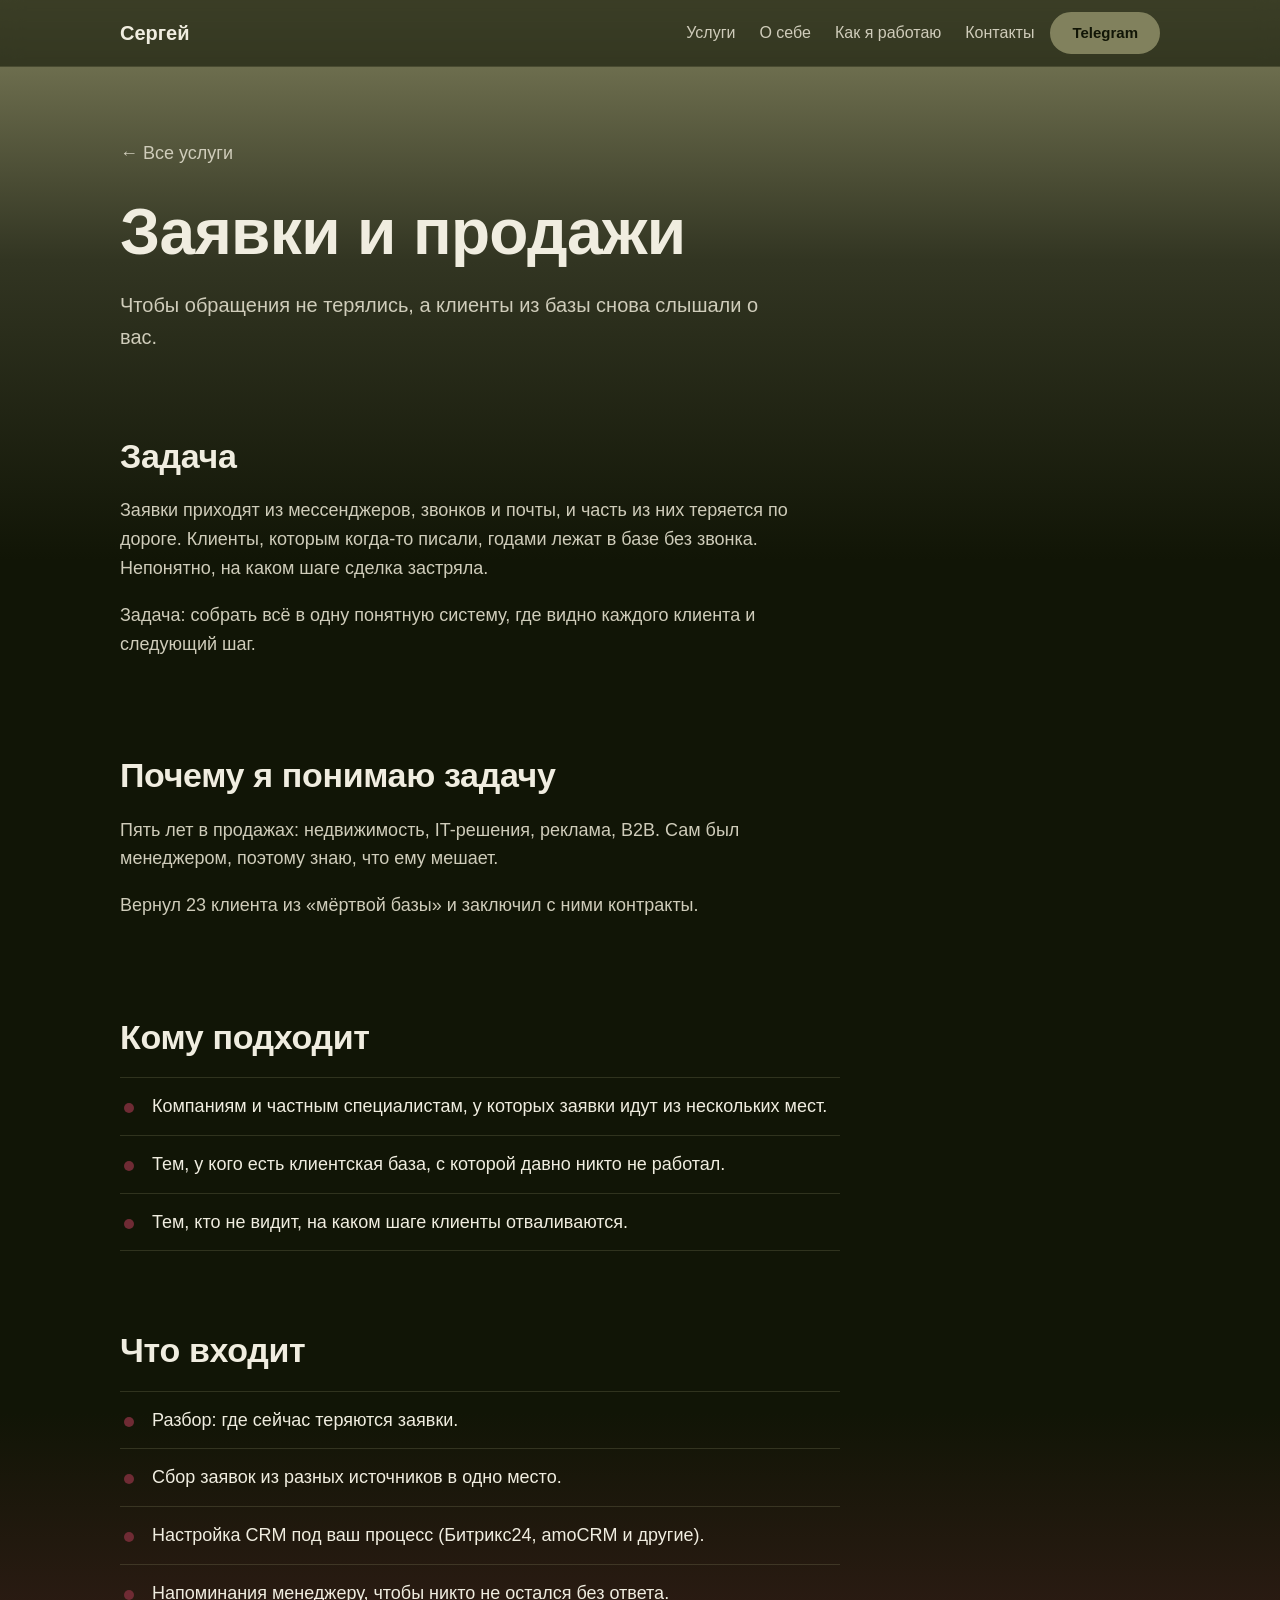
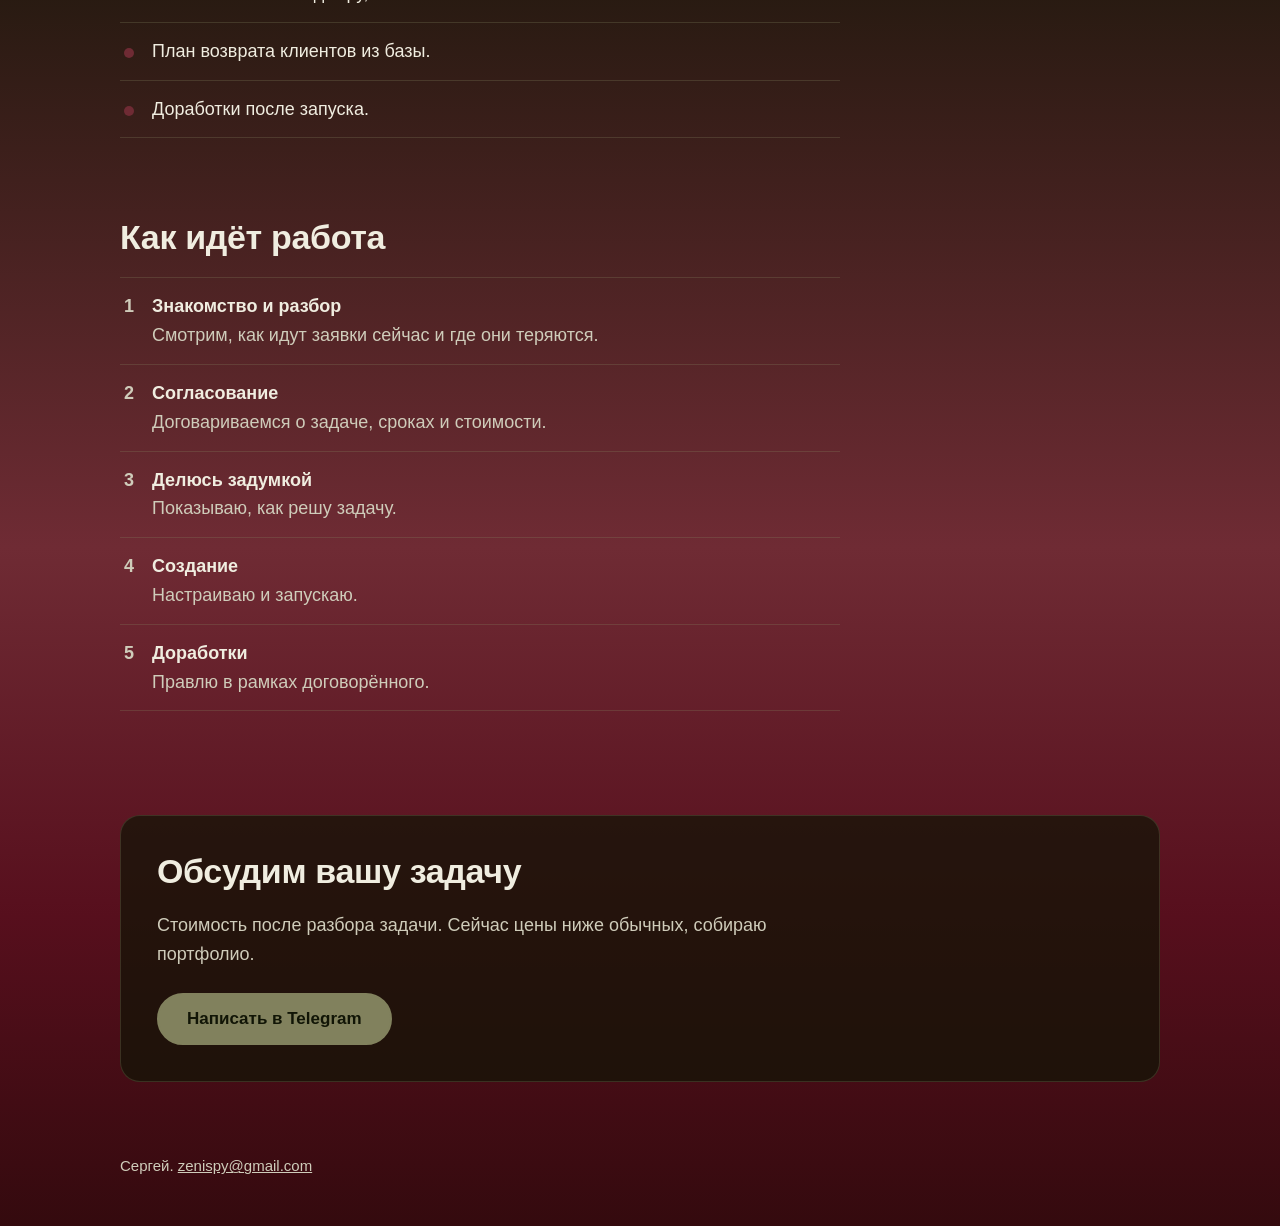
==== services/zayavki-i-prodazhi.html @ eb5633f1 "Первая версия сайта" ====
<!DOCTYPE html>
<!-- ШАБЛОН СТРАНИЦЫ УСЛУГИ.
     Чтобы сделать новую услугу: скопируй файл, поменяй title, description,
     заголовок и тексты в пяти блоках. Структура и стили остаются теми же.
     Все тексты ниже: ЧЕРНОВИК, правит Сергей. -->
<html lang="ru">
<head>
  <meta charset="utf-8">
  <meta name="viewport" content="width=device-width, initial-scale=1">
  <title>Заявки и продажи | Сергей</title>
  <meta name="description" content="Навожу порядок в заявках и продажах: чтобы обращения не терялись, а клиенты из базы возвращались. Пишите в Telegram.">
  <meta name="theme-color" content="#111506">
  <link rel="icon" href="../favicon.svg" type="image/svg+xml">
  <link rel="stylesheet" href="../css/base.css">
  <link rel="stylesheet" href="../css/pages.css">
</head>
<body>

  <header class="site-header">
    <div class="container header-inner">
      <a class="brand" href="../index.html">Сергей</a>
      <nav class="nav" aria-label="Разделы сайта">
        <a href="../index.html#uslugi">Услуги</a>
        <a href="../index.html#o-sebe">О себе</a>
        <a href="../index.html#kak-ya-rabotayu">Как я работаю</a>
        <a href="../index.html#kontakty">Контакты</a>
      </nav>
      <a class="btn btn-small" href="https://t.me/zenispy">Telegram</a>
    </div>
  </header>

  <main>

    <section class="service-hero">
      <div class="container">
        <a class="back-link" href="../index.html#uslugi">← Все услуги</a>
        <h1>Заявки и продажи</h1>
        <p class="service-lead">Чтобы обращения не терялись, а клиенты из базы снова слышали о вас.</p>
      </div>
    </section>

    <!-- 1. Задача -->
    <section class="service-block">
      <div class="container">
        <h2>Задача</h2>
        <p>Заявки приходят из мессенджеров, звонков и почты, и часть из них теряется по дороге. Клиенты, которым когда-то писали, годами лежат в базе без звонка. Непонятно, на каком шаге сделка застряла.</p>
        <p>Задача: собрать всё в одну понятную систему, где видно каждого клиента и следующий шаг.</p>
      </div>
    </section>

    <!-- Почему я понимаю задачу (только факты из about.txt) -->
    <section class="service-block">
      <div class="container">
        <h2>Почему я понимаю задачу</h2>
        <p>Пять лет в продажах: недвижимость, IT-решения, реклама, B2B. Сам был менеджером, поэтому знаю, что ему мешает.</p>
        <p>Вернул 23 клиента из «мёртвой базы» и заключил с ними контракты.</p>
      </div>
    </section>

    <!-- 2. Кому подходит -->
    <section class="service-block">
      <div class="container">
        <h2>Кому подходит</h2>
        <ul class="check-list">
          <li>Компаниям и частным специалистам, у которых заявки идут из нескольких мест.</li>
          <li>Тем, у кого есть клиентская база, с которой давно никто не работал.</li>
          <li>Тем, кто не видит, на каком шаге клиенты отваливаются.</li>
        </ul>
      </div>
    </section>

    <!-- 3. Что входит -->
    <section class="service-block">
      <div class="container">
        <h2>Что входит</h2>
        <ul class="check-list">
          <li>Разбор: где сейчас теряются заявки.</li>
          <li>Сбор заявок из разных источников в одно место.</li>
          <li>Настройка CRM под ваш процесс (Битрикс24, amoCRM и другие).</li>
          <li>Напоминания менеджеру, чтобы никто не остался без ответа.</li>
          <li>План возврата клиентов из базы.</li>
          <li>Доработки после запуска.</li>
        </ul>
      </div>
    </section>

    <!-- 4. Как идёт работа -->
    <section class="service-block">
      <div class="container">
        <h2>Как идёт работа</h2>
        <ol class="work-list">
          <li><strong>Знакомство и разбор</strong><span>Смотрим, как идут заявки сейчас и где они теряются.</span></li>
          <li><strong>Согласование</strong><span>Договариваемся о задаче, сроках и стоимости.</span></li>
          <li><strong>Делюсь задумкой</strong><span>Показываю, как решу задачу.</span></li>
          <li><strong>Создание</strong><span>Настраиваю и запускаю.</span></li>
          <li><strong>Доработки</strong><span>Правлю в рамках договорённого.</span></li>
        </ol>
      </div>
    </section>

    <!-- 5. Кнопка Telegram и цена -->
    <section class="service-block">
      <div class="container">
        <div class="cta">
          <h2>Обсудим вашу задачу</h2>
          <p>Стоимость после разбора задачи. Сейчас цены ниже обычных, собираю портфолио.</p>
          <a class="btn" href="https://t.me/zenispy">Написать в Telegram</a>
        </div>
      </div>
    </section>

  </main>

  <footer class="site-footer">
    <div class="container">Сергей. <a href="mailto:zenispy@gmail.com">zenispy@gmail.com</a></div>
  </footer>

</body>
</html>
---- css/base.css ----
/* Основа: палитра, градиент, типографика, кнопки, шапка */

:root {
  /* Палитра со скриншота */
  --olive: #81815D;
  --olive-dark: #323522;
  --black: #111506;
  --wine: #570F1D;
  --wine-light: #6F2B34;
  --wine-dark: #340A0E;

  /* Текст */
  --text: #F0EDE0;
  --text-muted: #CFCCBA;

  /* Подложки под текст: всегда тёмные, чтобы светлый текст читался */
  --panel: rgba(17, 21, 6, 0.72);
  --panel-line: rgba(129, 129, 93, 0.28);

  --radius: 20px;
  --gutter: 20px;
  --max: 1080px;
}

*,
*::before,
*::after {
  box-sizing: border-box;
}

html {
  scroll-behavior: smooth;
  background: var(--wine-dark);
}

body {
  margin: 0;
  min-height: 100vh;
  font-family: -apple-system, BlinkMacSystemFont, "Segoe UI", Roboto, "Helvetica Neue", Arial, sans-serif;
  font-size: 18px;
  line-height: 1.6;
  color: var(--text);
  /* Олива сверху, почти чёрный в середине, бордо внизу.
     Олива занимает только верхний край под шапкой, там текст на тёмной подложке. */
  background-color: var(--black);
  background-image: linear-gradient(
    180deg,
    var(--olive) 0,
    var(--olive-dark) 260px,
    var(--black) 560px,
    var(--black) 50%,
    var(--wine-light) 76%,
    var(--wine) 89%,
    var(--wine-dark) 100%
  );
  background-repeat: no-repeat;
  -webkit-text-size-adjust: 100%;
}

img,
svg {
  max-width: 100%;
  display: block;
}

a {
  color: inherit;
}

h1,
h2,
h3 {
  margin: 0;
  line-height: 1.15;
  font-weight: 700;
  letter-spacing: -0.01em;
}

p {
  margin: 0 0 1em;
}

.container {
  width: 100%;
  max-width: var(--max);
  margin: 0 auto;
  padding: 0 var(--gutter);
}

section {
  padding: 72px 0;
  scroll-margin-top: 90px;
}

.section-title {
  font-size: clamp(30px, 5vw, 44px);
}

/* Кнопки: акцентный цвет только здесь */
.btn {
  display: inline-block;
  padding: 14px 28px;
  border-radius: 999px;
  background: var(--olive);
  color: var(--black);
  font-weight: 700;
  font-size: 17px;
  line-height: 1.2;
  text-decoration: none;
  border: 2px solid var(--olive);
  transition: transform 0.15s ease, filter 0.15s ease;
}

.btn:hover,
.btn:focus-visible {
  filter: brightness(1.1);
  transform: translateY(-1px);
}

.btn-small {
  padding: 10px 20px;
  font-size: 15px;
}

.btn-ghost {
  background: transparent;
  color: var(--text);
  border-color: var(--panel-line);
}

.btn-ghost:hover,
.btn-ghost:focus-visible {
  border-color: var(--text-muted);
  filter: none;
}

a:focus-visible,
.btn:focus-visible {
  outline: 3px solid var(--text);
  outline-offset: 3px;
}

/* Шапка */
.site-header {
  position: sticky;
  top: 0;
  z-index: 10;
  background: rgba(17, 21, 6, 0.62);
  -webkit-backdrop-filter: blur(10px);
  backdrop-filter: blur(10px);
  border-bottom: 1px solid var(--panel-line);
}

.header-inner {
  display: flex;
  align-items: center;
  justify-content: space-between;
  gap: 16px;
  padding-top: 12px;
  padding-bottom: 12px;
}

.brand {
  font-weight: 700;
  font-size: 20px;
  text-decoration: none;
}

.nav {
  display: flex;
  gap: 24px;
  margin-left: auto;
}

.nav a {
  text-decoration: none;
  color: var(--text-muted);
  font-size: 16px;
}

.nav a:hover {
  color: var(--text);
}

@media (max-width: 760px) {
  body {
    font-size: 17px;
  }

  section {
    padding: 52px 0;
  }

  .header-inner {
    flex-wrap: wrap;
  }

  /* На телефоне ссылки уходят второй строкой и листаются вбок */
  .nav {
    order: 3;
    width: 100%;
    margin-left: 0;
    gap: 20px;
    overflow-x: auto;
    white-space: nowrap;
    padding-bottom: 2px;
  }
}
---- css/pages.css ----
/* Стили главной и страницы услуги */

/* Первый экран */
.hero {
  padding: 96px 0 72px;
}

.hero h1 {
  font-size: clamp(38px, 8vw, 76px);
  line-height: 1.08;
  max-width: 14em;
}

.hero h1 span {
  display: block;
}

.hero-sub {
  max-width: 34em;
  margin-top: 28px;
  font-size: 20px;
  color: var(--text-muted);
}

.hero-actions {
  display: flex;
  flex-wrap: wrap;
  gap: 14px;
  margin-top: 36px;
}

/* Карточки услуг */
.price-note {
  max-width: 40em;
  margin-top: 16px;
  color: var(--text-muted);
}

.cards {
  display: grid;
  grid-template-columns: repeat(2, 1fr);
  gap: 20px;
  margin-top: 40px;
}

.card {
  display: flex;
  flex-direction: column;
  gap: 12px;
  padding: 28px;
  background: var(--panel);
  border: 1px solid var(--panel-line);
  border-radius: var(--radius);
  text-decoration: none;
  transition: border-color 0.15s ease, background 0.15s ease;
}

a.card:hover,
a.card:focus-visible {
  border-color: var(--olive);
  background: rgba(50, 53, 34, 0.82);
}

.card h3 {
  font-size: 24px;
}

.card p {
  margin: 0;
  color: var(--text-muted);
}

.card-link {
  margin-top: auto;
  padding-top: 8px;
  font-weight: 700;
}

/* О себе: заголовок слева, текст справа */
.about {
  display: grid;
  grid-template-columns: 1fr 2fr;
  gap: 40px;
}

.about-text {
  font-size: 20px;
}

.stats {
  display: grid;
  grid-template-columns: repeat(3, 1fr);
  gap: 16px;
  margin: 36px 0;
}

.stat {
  padding: 20px;
  background: var(--panel);
  border: 1px solid var(--panel-line);
  border-radius: var(--radius);
}

.stat-num {
  display: block;
  font-size: 24px;
  font-weight: 700;
  line-height: 1.2;
  margin-bottom: 10px;
}

.stat-label {
  display: block;
  font-size: 15px;
  line-height: 1.4;
  color: var(--text-muted);
}

.about-facts {
  margin: 0;
  padding: 0;
  list-style: none;
  font-size: 17px;
  color: var(--text-muted);
}

.about-facts li {
  padding: 12px 0;
  border-top: 1px solid var(--panel-line);
}

.about-facts li:last-child {
  border-bottom: 1px solid var(--panel-line);
}

/* Как я работаю: текст и карточка чередуются слева и справа */
.steps {
  margin: 48px 0 0;
  padding: 0;
  list-style: none;
  display: grid;
  gap: 28px;
}

.step {
  display: grid;
  grid-template-columns: 1fr 1fr;
  gap: 28px;
  align-items: center;
}

.step:nth-child(even) .step-text {
  order: 2;
}

.step-num {
  display: block;
  margin-bottom: 8px;
  font-size: 15px;
  font-weight: 700;
  letter-spacing: 0.08em;
  color: var(--text-muted);
}

.step h3 {
  font-size: 28px;
  margin-bottom: 12px;
}

.step-text p {
  margin: 0;
  color: var(--text-muted);
}

.step-card {
  padding: 24px 28px;
  background: var(--panel);
  border: 1px solid var(--panel-line);
  border-left: 4px solid var(--wine-light);
  border-radius: var(--radius);
}

.step-card small {
  display: block;
  margin-bottom: 6px;
  font-size: 14px;
  color: var(--text-muted);
}

.step-card p {
  margin: 0;
  font-size: 19px;
}

/* Контакты */
.contacts {
  text-align: left;
}

.contacts-box {
  margin-top: 32px;
  padding: 36px;
  background: var(--panel);
  border: 1px solid var(--panel-line);
  border-radius: var(--radius);
}

.contacts-list {
  display: flex;
  flex-wrap: wrap;
  align-items: center;
  gap: 20px 32px;
  margin-top: 24px;
}

.contacts-list a:not(.btn) {
  font-size: 20px;
}

.site-footer {
  padding: 32px 0 48px;
  font-size: 15px;
  color: var(--text-muted);
}

/* Страница услуги */
.service-hero {
  padding: 72px 0 24px;
}

.back-link {
  display: inline-block;
  margin-bottom: 28px;
  color: var(--text-muted);
  text-decoration: none;
}

.back-link:hover {
  color: var(--text);
}

.service-hero h1 {
  font-size: clamp(36px, 7vw, 64px);
}

.service-lead {
  max-width: 34em;
  margin-top: 20px;
  font-size: 20px;
  color: var(--text-muted);
}

.service-block {
  padding: 40px 0;
}

.service-block h2 {
  font-size: clamp(26px, 4vw, 34px);
  margin-bottom: 20px;
}

.service-block p {
  max-width: 40em;
  color: var(--text-muted);
}

.check-list,
.work-list {
  margin: 0;
  padding: 0;
  list-style: none;
  max-width: 40em;
}

.check-list li,
.work-list li {
  padding: 14px 0 14px 32px;
  position: relative;
  border-top: 1px solid var(--panel-line);
}

.check-list li:last-child,
.work-list li:last-child {
  border-bottom: 1px solid var(--panel-line);
}

.check-list li::before {
  content: "";
  position: absolute;
  left: 4px;
  top: 25px;
  width: 10px;
  height: 10px;
  border-radius: 50%;
  background: var(--wine-light);
}

.work-list {
  counter-reset: work;
}

.work-list li::before {
  counter-increment: work;
  content: counter(work);
  position: absolute;
  left: 4px;
  top: 14px;
  font-weight: 700;
  color: var(--text-muted);
}

.work-list strong {
  display: block;
}

.work-list span {
  color: var(--text-muted);
}

.cta {
  margin-top: 24px;
  padding: 36px;
  background: var(--panel);
  border: 1px solid var(--panel-line);
  border-radius: var(--radius);
}

.cta h2 {
  font-size: clamp(26px, 4vw, 34px);
}

.cta p {
  margin: 16px 0 24px;
  max-width: 36em;
  color: var(--text-muted);
}

/* Планшет и телефон */
@media (max-width: 760px) {
  .hero {
    padding: 64px 0 48px;
  }

  .hero-sub,
  .service-lead,
  .about-text {
    font-size: 18px;
  }

  .cards {
    grid-template-columns: 1fr;
  }

  .about {
    grid-template-columns: 1fr;
    gap: 20px;
  }

  .stats {
    grid-template-columns: 1fr;
    margin: 28px 0;
  }

  .step {
    grid-template-columns: 1fr;
    gap: 16px;
  }

  .step:nth-child(even) .step-text {
    order: 0;
  }

  .contacts-box,
  .cta {
    padding: 24px;
  }

  .hero-actions .btn,
  .contacts-list .btn,
  .cta .btn {
    width: 100%;
    text-align: center;
  }
}
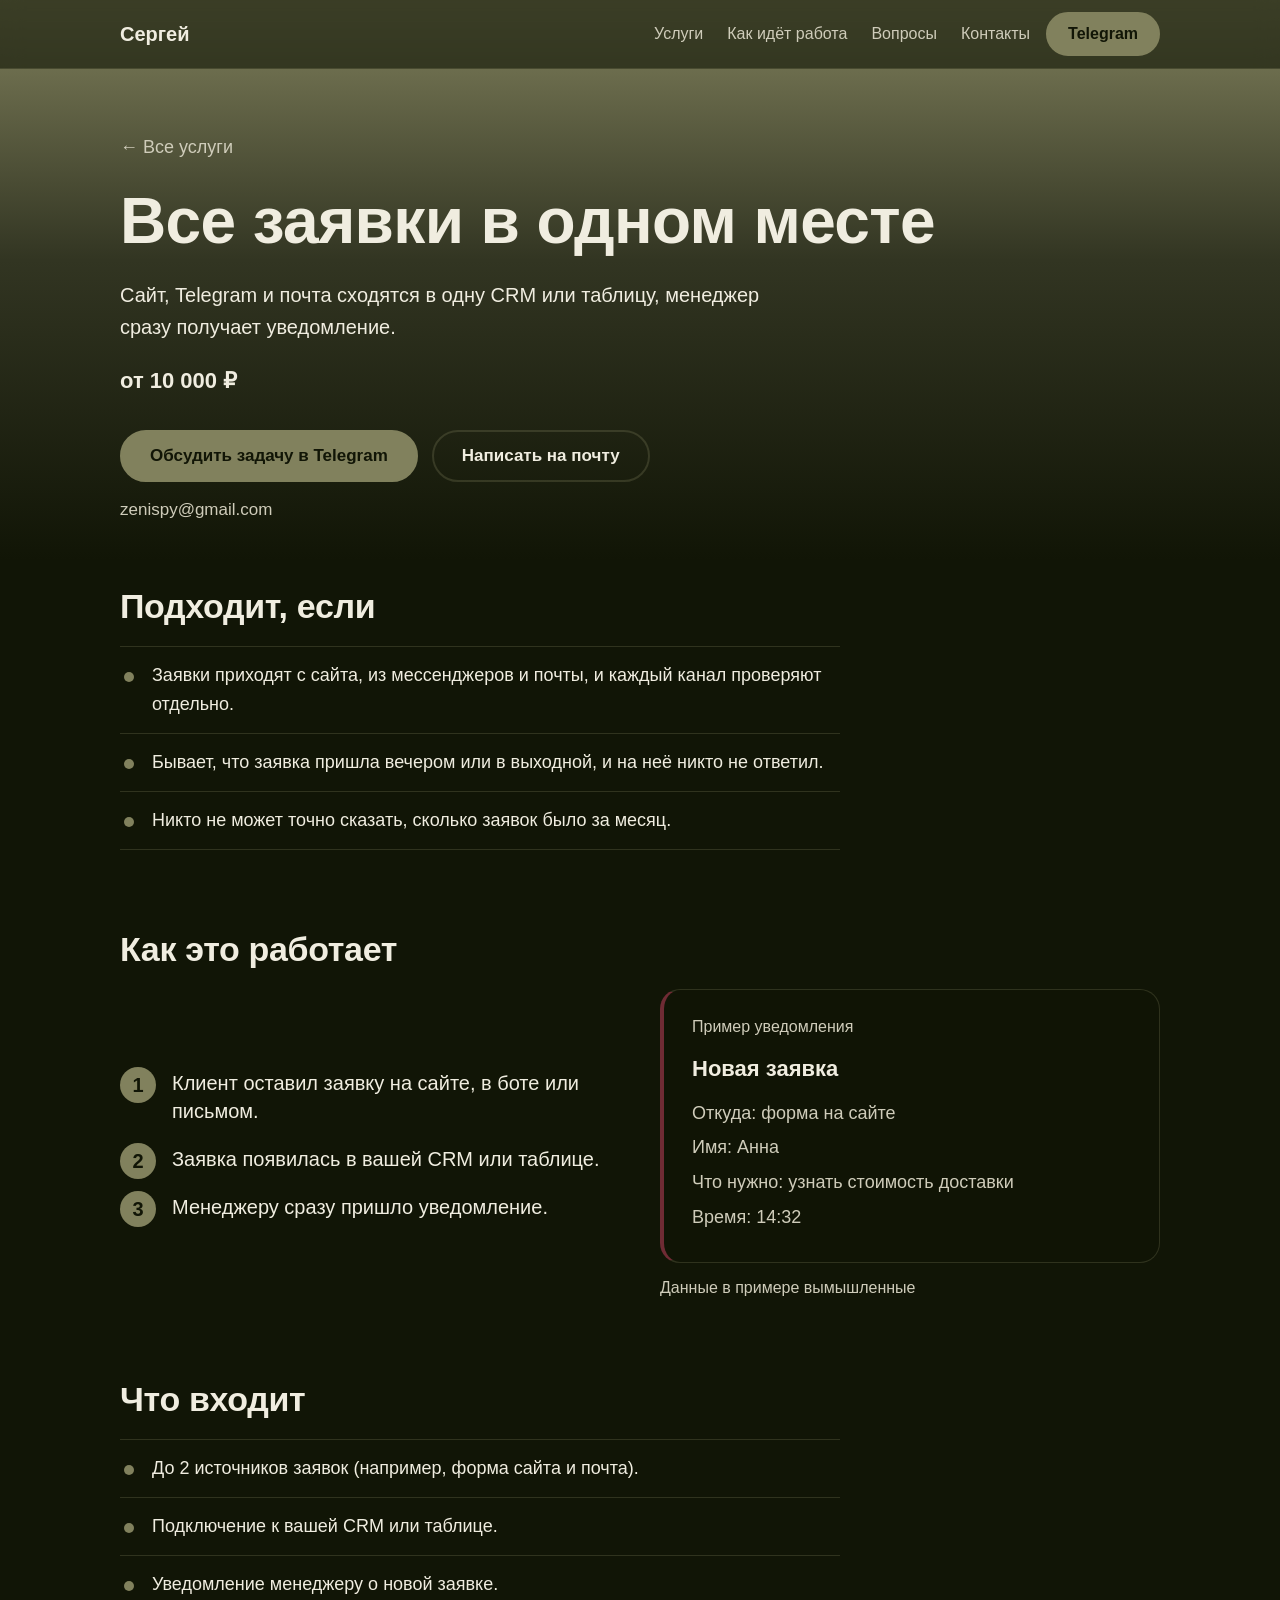
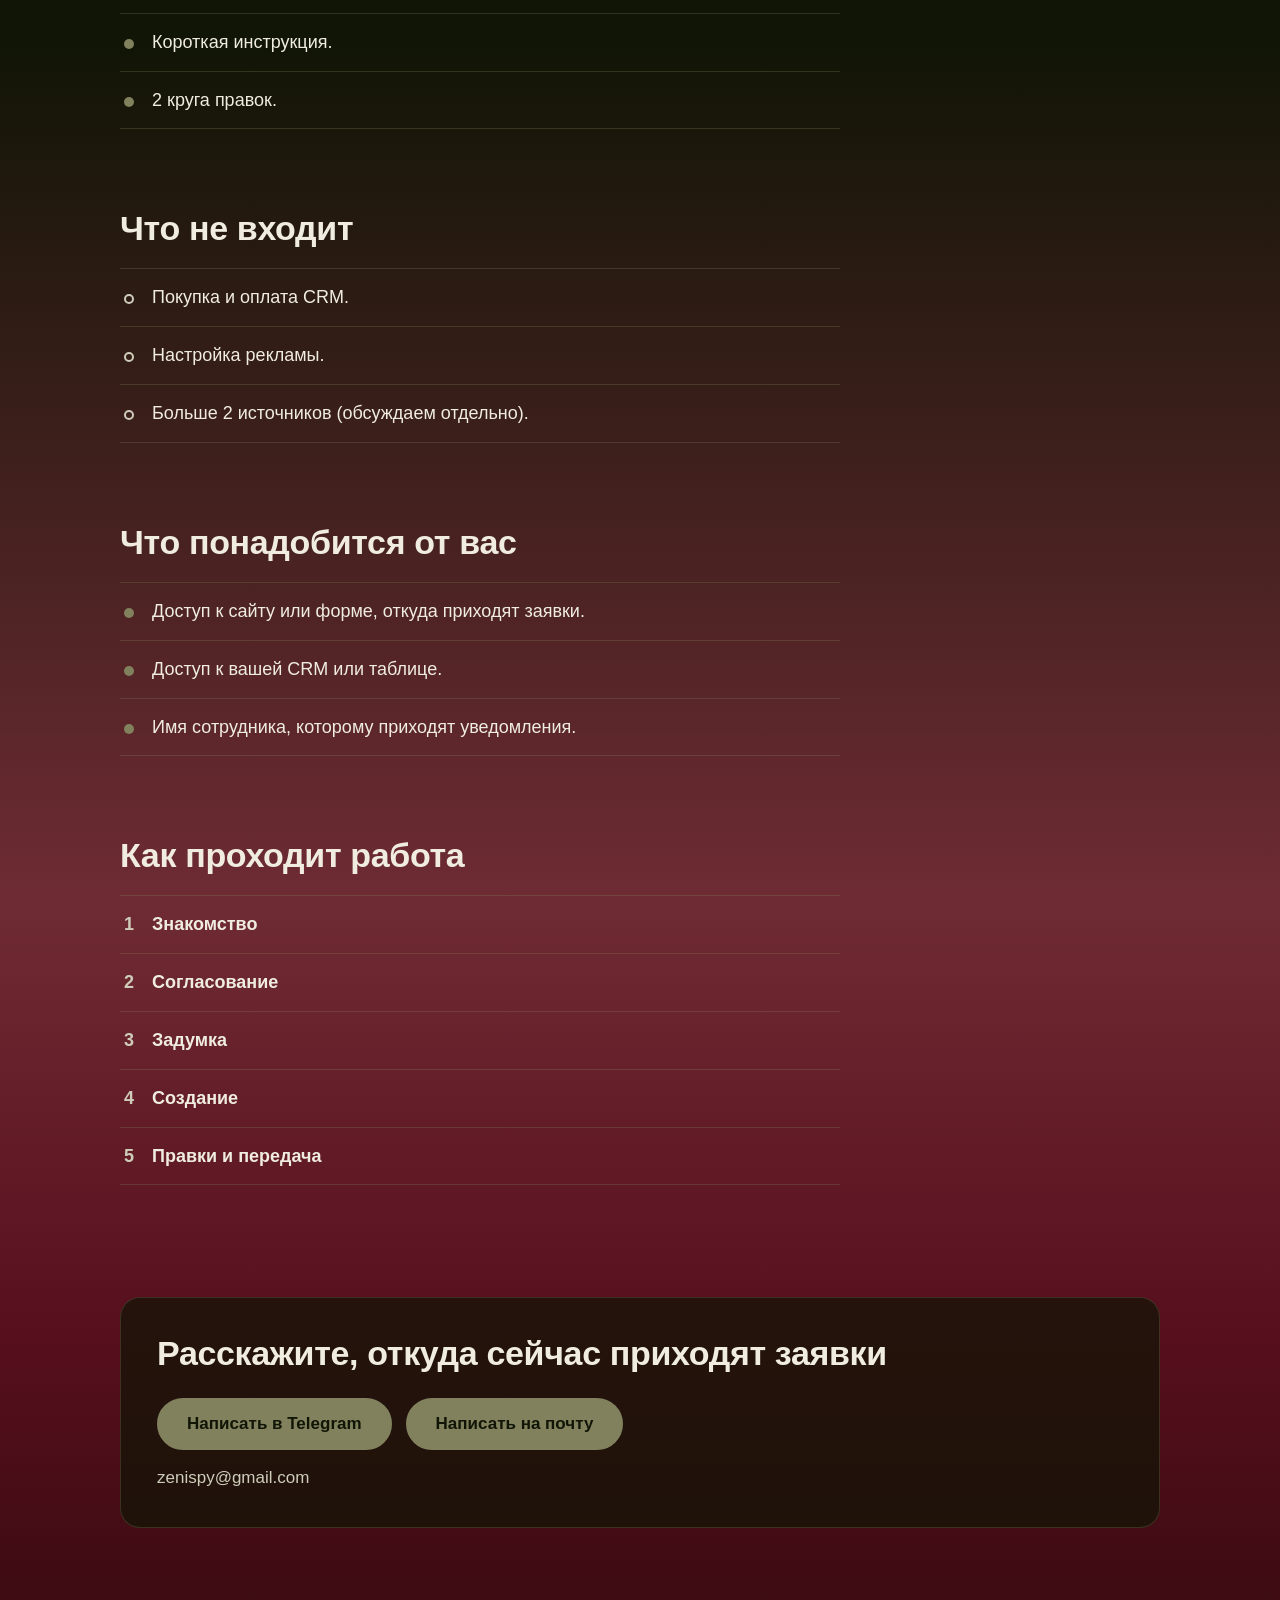
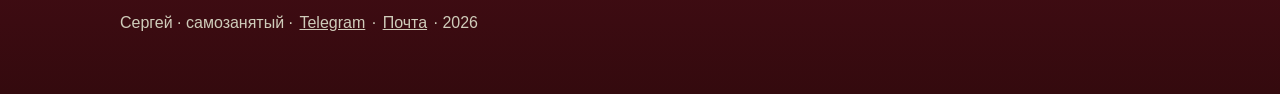
==== commit f2ab9320: "Обновление сайта по ТЗ: услуги, цены, FAQ, контакты" ====
--- a/services/zayavki-i-prodazhi.html
+++ b/services/zayavki-i-prodazhi.html
@@ -1,18 +1,21 @@
 <!DOCTYPE html>
-<!-- ШАБЛОН СТРАНИЦЫ УСЛУГИ.
-     Чтобы сделать новую услугу: скопируй файл, поменяй title, description,
-     заголовок и тексты в пяти блоках. Структура и стили остаются теми же.
-     Все тексты ниже: ЧЕРНОВИК, правит Сергей. -->
+<!-- ШАБЛОН СТРАНИЦЫ УСЛУГИ. Новая услуга: скопируй файл, поменяй title, description, og-теги и тексты блоков.
+     Шапка, подвал и плавающая кнопка остаются теми же. -->
 <html lang="ru">
 <head>
   <meta charset="utf-8">
   <meta name="viewport" content="width=device-width, initial-scale=1">
-  <title>Заявки и продажи | Сергей</title>
-  <meta name="description" content="Навожу порядок в заявках и продажах: чтобы обращения не терялись, а клиенты из базы возвращались. Пишите в Telegram.">
+  <title>Все заявки в одной CRM или таблице | Сергей</title>
+  <meta name="description" content="Заявки с сайта, из Telegram и почты в одной CRM или таблице, менеджер сразу получает уведомление. От 10&nbsp;000&nbsp;₽. Напишите в Telegram или на почту.">
+  <meta property="og:title" content="Все заявки в одной CRM или таблице | Сергей">
+  <meta property="og:description" content="Заявки с сайта, из Telegram и почты в одной CRM или таблице, менеджер сразу получает уведомление. От 10&nbsp;000&nbsp;₽. Напишите в Telegram или на почту.">
+  <meta property="og:type" content="website">
+  <meta property="og:locale" content="ru_RU">
   <meta name="theme-color" content="#111506">
   <link rel="icon" href="../favicon.svg" type="image/svg+xml">
   <link rel="stylesheet" href="../css/base.css">
   <link rel="stylesheet" href="../css/pages.css">
+  <script src="../js/float-button.js" defer></script>
 </head>
 <body>
 
@@ -21,90 +24,122 @@
       <a class="brand" href="../index.html">Сергей</a>
       <nav class="nav" aria-label="Разделы сайта">
         <a href="../index.html#uslugi">Услуги</a>
-        <a href="../index.html#o-sebe">О себе</a>
-        <a href="../index.html#kak-ya-rabotayu">Как я работаю</a>
+        <a href="../index.html#kak-idet-rabota">Как идёт работа</a>
+        <a href="../index.html#voprosy">Вопросы</a>
         <a href="../index.html#kontakty">Контакты</a>
       </nav>
-      <a class="btn btn-small" href="https://t.me/zenispy">Telegram</a>
+      <a class="btn btn-small js-contact" data-place="service-header" href="https://t.me/zenispy">Telegram</a>
     </div>
   </header>
 
   <main>
 
-    <section class="service-hero">
+    <section class="service-hero" data-hide-float>
       <div class="container">
         <a class="back-link" href="../index.html#uslugi">← Все услуги</a>
-        <h1>Заявки и продажи</h1>
-        <p class="service-lead">Чтобы обращения не терялись, а клиенты из базы снова слышали о вас.</p>
+        <h1>Все заявки в одном месте</h1>
+        <p class="service-lead">Сайт, Telegram и почта сходятся в одну CRM или таблицу, менеджер сразу получает уведомление.</p>
+        <p class="service-price">от&nbsp;10&nbsp;000&nbsp;₽</p>
+        <div class="hero-actions">
+          <a class="btn js-contact" data-place="service-hero" href="https://t.me/zenispy">Обсудить задачу в Telegram</a>
+          <a class="btn btn-ghost js-contact" data-place="service-hero-mail" href="mailto:zenispy@gmail.com">Написать на почту</a>
+        </div>
+        <p class="contacts-address hero-address">zenispy@gmail.com</p>
       </div>
     </section>
 
-    <!-- 1. Задача -->
     <section class="service-block">
       <div class="container">
-        <h2>Задача</h2>
-        <p>Заявки приходят из мессенджеров, звонков и почты, и часть из них теряется по дороге. Клиенты, которым когда-то писали, годами лежат в базе без звонка. Непонятно, на каком шаге сделка застряла.</p>
-        <p>Задача: собрать всё в одну понятную систему, где видно каждого клиента и следующий шаг.</p>
-      </div>
-    </section>
-
-    <!-- Почему я понимаю задачу (только факты из about.txt) -->
-    <section class="service-block">
-      <div class="container">
-        <h2>Почему я понимаю задачу</h2>
-        <p>Пять лет в продажах: недвижимость, IT-решения, реклама, B2B. Сам был менеджером, поэтому знаю, что ему мешает.</p>
-        <p>Вернул 23 клиента из «мёртвой базы» и заключил с ними контракты.</p>
-      </div>
-    </section>
-
-    <!-- 2. Кому подходит -->
-    <section class="service-block">
-      <div class="container">
-        <h2>Кому подходит</h2>
+        <h2>Подходит, если</h2>
         <ul class="check-list">
-          <li>Компаниям и частным специалистам, у которых заявки идут из нескольких мест.</li>
-          <li>Тем, у кого есть клиентская база, с которой давно никто не работал.</li>
-          <li>Тем, кто не видит, на каком шаге клиенты отваливаются.</li>
+          <li>Заявки приходят с сайта, из мессенджеров и почты, и каждый канал проверяют отдельно.</li>
+          <li>Бывает, что заявка пришла вечером или в выходной, и на неё никто не ответил.</li>
+          <li>Никто не может точно сказать, сколько заявок было за месяц.</li>
         </ul>
       </div>
     </section>
 
-    <!-- 3. Что входит -->
+    <section class="service-block">
+      <div class="container">
+        <h2>Как это работает</h2>
+        <div class="flow">
+          <ol class="flow-steps">
+            <li>Клиент оставил заявку на сайте, в боте или письмом.</li>
+            <li>Заявка появилась в вашей CRM или таблице.</li>
+            <li>Менеджеру сразу пришло уведомление.</li>
+          </ol>
+          <figure class="notice-wrap">
+            <div class="notice">
+              <span class="notice-tag">Пример уведомления</span>
+              <strong class="notice-title">Новая заявка</strong>
+              <p><span>Откуда:</span> форма на сайте</p>
+              <p><span>Имя:</span> Анна</p>
+              <p><span>Что нужно:</span> узнать стоимость доставки</p>
+              <p><span>Время:</span> 14:32</p>
+            </div>
+            <figcaption>Данные в примере вымышленные</figcaption>
+          </figure>
+        </div>
+      </div>
+    </section>
+
     <section class="service-block">
       <div class="container">
         <h2>Что входит</h2>
         <ul class="check-list">
-          <li>Разбор: где сейчас теряются заявки.</li>
-          <li>Сбор заявок из разных источников в одно место.</li>
-          <li>Настройка CRM под ваш процесс (Битрикс24, amoCRM и другие).</li>
-          <li>Напоминания менеджеру, чтобы никто не остался без ответа.</li>
-          <li>План возврата клиентов из базы.</li>
-          <li>Доработки после запуска.</li>
+          <li>До 2 источников заявок (например, форма сайта и почта).</li>
+          <li>Подключение к вашей CRM или таблице.</li>
+          <li>Уведомление менеджеру о новой заявке.</li>
+          <li>Короткая инструкция.</li>
+          <li>2 круга правок.</li>
         </ul>
       </div>
     </section>
 
-    <!-- 4. Как идёт работа -->
     <section class="service-block">
       <div class="container">
-        <h2>Как идёт работа</h2>
+        <h2>Что не входит</h2>
+        <ul class="check-list check-list-no">
+          <li>Покупка и оплата CRM.</li>
+          <li>Настройка рекламы.</li>
+          <li>Больше 2 источников (обсуждаем отдельно).</li>
+        </ul>
+      </div>
+    </section>
+
+    <section class="service-block">
+      <div class="container">
+        <h2>Что понадобится от вас</h2>
+        <ul class="check-list">
+          <li>Доступ к сайту или форме, откуда приходят заявки.</li>
+          <li>Доступ к вашей CRM или таблице.</li>
+          <li>Имя сотрудника, которому приходят уведомления.</li>
+        </ul>
+      </div>
+    </section>
+
+    <section class="service-block">
+      <div class="container">
+        <h2>Как проходит работа</h2>
         <ol class="work-list">
-          <li><strong>Знакомство и разбор</strong><span>Смотрим, как идут заявки сейчас и где они теряются.</span></li>
-          <li><strong>Согласование</strong><span>Договариваемся о задаче, сроках и стоимости.</span></li>
-          <li><strong>Делюсь задумкой</strong><span>Показываю, как решу задачу.</span></li>
-          <li><strong>Создание</strong><span>Настраиваю и запускаю.</span></li>
-          <li><strong>Доработки</strong><span>Правлю в рамках договорённого.</span></li>
+          <li><strong>Знакомство</strong></li>
+          <li><strong>Согласование</strong></li>
+          <li><strong>Задумка</strong></li>
+          <li><strong>Создание</strong></li>
+          <li><strong>Правки и передача</strong></li>
         </ol>
       </div>
     </section>
 
-    <!-- 5. Кнопка Telegram и цена -->
-    <section class="service-block">
+    <section class="service-block" data-hide-float>
       <div class="container">
         <div class="cta">
-          <h2>Обсудим вашу задачу</h2>
-          <p>Стоимость после разбора задачи. Сейчас цены ниже обычных, собираю портфолио.</p>
-          <a class="btn" href="https://t.me/zenispy">Написать в Telegram</a>
+          <h2>Расскажите, откуда сейчас приходят заявки</h2>
+          <div class="contacts-actions">
+            <a class="btn js-contact" data-place="service-cta" href="https://t.me/zenispy">Написать в Telegram</a>
+            <a class="btn js-contact" data-place="service-cta-mail" href="mailto:zenispy@gmail.com">Написать на почту</a>
+          </div>
+          <p class="contacts-address">zenispy@gmail.com</p>
         </div>
       </div>
     </section>
@@ -112,8 +147,10 @@
   </main>
 
   <footer class="site-footer">
-    <div class="container">Сергей. <a href="mailto:zenispy@gmail.com">zenispy@gmail.com</a></div>
+    <div class="container">Сергей · самозанятый · <a class="js-contact" data-place="service-footer" href="https://t.me/zenispy">Telegram</a> · <a class="js-contact" data-place="service-footer-mail" href="mailto:zenispy@gmail.com">Почта</a> · 2026</div>
   </footer>
+
+  <a class="btn float-btn js-contact" data-place="service-float" href="https://t.me/zenispy">Написать в Telegram</a>
 
 </body>
 </html>
--- a/css/base.css
+++ b/css/base.css
@@ -106,6 +106,7 @@
   font-weight: 700;
   font-size: 17px;
   line-height: 1.2;
+  text-align: center;
   text-decoration: none;
   border: 2px solid var(--olive);
   transition: transform 0.15s ease, filter 0.15s ease;
@@ -118,8 +119,11 @@
 }
 
 .btn-small {
+  display: inline-flex;
+  align-items: center;
+  min-height: 44px;
   padding: 10px 20px;
-  font-size: 15px;
+  font-size: 16px;
 }
 
 .btn-ghost {
@@ -161,6 +165,9 @@
 }
 
 .brand {
+  display: inline-flex;
+  align-items: center;
+  min-height: 44px;
   font-weight: 700;
   font-size: 20px;
   text-decoration: none;
@@ -190,19 +197,11 @@
   section {
     padding: 52px 0;
   }
-
-  .header-inner {
-    flex-wrap: wrap;
+}
+
+/* На телефоне и узком планшете меню скрыто: остаются «Сергей» и кнопка Telegram */
+@media (max-width: 900px) {
+  .nav {
+    display: none;
   }
-
-  /* На телефоне ссылки уходят второй строкой и листаются вбок */
-  .nav {
-    order: 3;
-    width: 100%;
-    margin-left: 0;
-    gap: 20px;
-    overflow-x: auto;
-    white-space: nowrap;
-    padding-bottom: 2px;
-  }
-}
+}
--- a/css/pages.css
+++ b/css/pages.css
@@ -2,45 +2,60 @@
 
 /* Первый экран */
 .hero {
-  padding: 96px 0 72px;
+  padding: 88px 0 72px;
+}
+
+.eyebrow {
+  max-width: 40em;
+  text-wrap: balance;
+  margin: 0 0 20px;
+  font-size: 17px;
+  color: var(--text);
 }
 
 .hero h1 {
-  font-size: clamp(38px, 8vw, 76px);
+  font-size: clamp(38px, 8vw, 72px);
   line-height: 1.08;
-  max-width: 14em;
-}
-
-.hero h1 span {
-  display: block;
+  max-width: 15em;
 }
 
 .hero-sub {
   max-width: 34em;
-  margin-top: 28px;
+  margin-top: 24px;
   font-size: 20px;
-  color: var(--text-muted);
+  color: var(--text);
+}
+
+.hero-facts {
+  max-width: none;
+  margin: 0;
+  font-size: 17px;
+  color: var(--text);
+}
+
+.hero-facts .fact-group,
+.hero-facts .fact-last {
+  white-space: nowrap;
 }
 
 .hero-actions {
   display: flex;
   flex-wrap: wrap;
   gap: 14px;
-  margin-top: 36px;
-}
-
-/* Карточки услуг */
-.price-note {
-  max-width: 40em;
-  margin-top: 16px;
-  color: var(--text-muted);
-}
-
+  margin-top: 32px;
+}
+
+/* Карточки: услуги, условия, примеры */
 .cards {
   display: grid;
   grid-template-columns: repeat(2, 1fr);
   gap: 20px;
   margin-top: 40px;
+}
+
+/* Если карточек нечётное число, последняя занимает всю строку */
+.cards > .card:last-child:nth-child(odd) {
+  grid-column: 1 / -1;
 }
 
 .card {
@@ -51,14 +66,6 @@
   background: var(--panel);
   border: 1px solid var(--panel-line);
   border-radius: var(--radius);
-  text-decoration: none;
-  transition: border-color 0.15s ease, background 0.15s ease;
-}
-
-a.card:hover,
-a.card:focus-visible {
-  border-color: var(--olive);
-  background: rgba(50, 53, 34, 0.82);
 }
 
 .card h3 {
@@ -70,109 +77,111 @@
   color: var(--text-muted);
 }
 
-.card-link {
+.card-label {
+  display: block;
+  margin-bottom: 2px;
+  font-size: 16px;
+  font-weight: 700;
+  color: var(--text);
+}
+
+.card-price {
   margin-top: auto;
   padding-top: 8px;
-  font-weight: 700;
-}
-
-/* О себе: заголовок слева, текст справа */
-.about {
+  font-size: 22px;
+  font-weight: 700;
+  color: var(--text);
+}
+
+.card-link {
+  display: inline-flex;
+  align-items: center;
+  align-self: flex-start;
+  min-height: 44px;
+  font-weight: 700;
+}
+
+.tag {
+  align-self: flex-start;
+  padding: 4px 12px;
+  border: 1px solid var(--panel-line);
+  border-radius: 999px;
+  font-size: 16px;
+  color: var(--text-muted);
+}
+
+.cards-note {
+  max-width: 40em;
+  margin: 28px 0 0;
+  color: var(--text-muted);
+}
+
+/* Широкая плашка «Другая задача»: на компьютере текст слева, кнопка справа */
+.card-wide {
+  grid-column: 1 / -1;
+  flex-direction: row;
+  align-items: center;
+  justify-content: space-between;
+  gap: 32px;
+}
+
+.card-wide-text {
+  display: flex;
+  flex-direction: column;
+  gap: 12px;
+  max-width: 40em;
+}
+
+.card-wide .btn {
+  flex: none;
+}
+
+/* Что видит менеджер: шаги и макет уведомления */
+.flow {
   display: grid;
-  grid-template-columns: 1fr 2fr;
+  grid-template-columns: 1fr 1fr;
   gap: 40px;
-}
-
-.about-text {
-  font-size: 20px;
-}
-
-.stats {
-  display: grid;
-  grid-template-columns: repeat(3, 1fr);
-  gap: 16px;
-  margin: 36px 0;
-}
-
-.stat {
-  padding: 20px;
-  background: var(--panel);
-  border: 1px solid var(--panel-line);
-  border-radius: var(--radius);
-}
-
-.stat-num {
-  display: block;
-  font-size: 24px;
-  font-weight: 700;
-  line-height: 1.2;
-  margin-bottom: 10px;
-}
-
-.stat-label {
-  display: block;
-  font-size: 15px;
-  line-height: 1.4;
-  color: var(--text-muted);
-}
-
-.about-facts {
+  align-items: center;
+  margin-top: 40px;
+}
+
+.flow-steps {
   margin: 0;
   padding: 0;
   list-style: none;
-  font-size: 17px;
-  color: var(--text-muted);
-}
-
-.about-facts li {
-  padding: 12px 0;
-  border-top: 1px solid var(--panel-line);
-}
-
-.about-facts li:last-child {
-  border-bottom: 1px solid var(--panel-line);
-}
-
-/* Как я работаю: текст и карточка чередуются слева и справа */
-.steps {
-  margin: 48px 0 0;
-  padding: 0;
-  list-style: none;
+  counter-reset: flow;
   display: grid;
-  gap: 28px;
-}
-
-.step {
-  display: grid;
-  grid-template-columns: 1fr 1fr;
-  gap: 28px;
-  align-items: center;
-}
-
-.step:nth-child(even) .step-text {
-  order: 2;
-}
-
-.step-num {
-  display: block;
-  margin-bottom: 8px;
-  font-size: 15px;
-  font-weight: 700;
-  letter-spacing: 0.08em;
-  color: var(--text-muted);
-}
-
-.step h3 {
-  font-size: 28px;
-  margin-bottom: 12px;
-}
-
-.step-text p {
+  gap: 20px;
+}
+
+.flow-steps li {
+  position: relative;
+  padding-left: 52px;
+  font-size: 20px;
+  line-height: 1.4;
+}
+
+.flow-steps li::before {
+  counter-increment: flow;
+  content: counter(flow);
+  position: absolute;
+  left: 0;
+  top: -2px;
+  width: 36px;
+  height: 36px;
+  border-radius: 50%;
+  background: var(--olive);
+  color: var(--black);
+  font-weight: 700;
+  line-height: 36px;
+  text-align: center;
+}
+
+.notice-wrap {
   margin: 0;
-  color: var(--text-muted);
-}
-
-.step-card {
+}
+
+.notice {
   padding: 24px 28px;
   background: var(--panel);
   border: 1px solid var(--panel-line);
@@ -180,16 +189,82 @@
   border-radius: var(--radius);
 }
 
-.step-card small {
+.notice-tag {
   display: block;
-  margin-bottom: 6px;
-  font-size: 14px;
-  color: var(--text-muted);
-}
-
-.step-card p {
-  margin: 0;
-  font-size: 19px;
+  margin-bottom: 12px;
+  font-size: 16px;
+  color: var(--text-muted);
+}
+
+.notice-title {
+  display: block;
+  margin-bottom: 12px;
+  font-size: 22px;
+}
+
+.notice p {
+  margin: 0 0 6px;
+}
+
+.notice p span {
+  color: var(--text-muted);
+}
+
+.notice-wrap figcaption {
+  margin-top: 12px;
+  font-size: 16px;
+  color: var(--text-muted);
+}
+
+/* Частые вопросы */
+.faq {
+  max-width: 46em;
+  margin-top: 40px;
+  border-bottom: 1px solid var(--panel-line);
+}
+
+.faq details {
+  border-top: 1px solid var(--panel-line);
+}
+
+.faq summary {
+  display: flex;
+  align-items: center;
+  justify-content: space-between;
+  gap: 16px;
+  min-height: 56px;
+  padding: 12px 0;
+  font-weight: 700;
+  cursor: pointer;
+  list-style: none;
+}
+
+.faq summary::-webkit-details-marker {
+  display: none;
+}
+
+.faq summary::after {
+  content: "+";
+  flex: none;
+  font-size: 28px;
+  font-weight: 400;
+  line-height: 1;
+  color: var(--text-muted);
+}
+
+.faq details[open] summary::after {
+  content: "\2212";
+}
+
+.faq summary:focus-visible {
+  outline: 3px solid var(--text);
+  outline-offset: 2px;
+}
+
+.faq details p {
+  max-width: 40em;
+  margin: 0 0 18px;
+  color: var(--text-muted);
 }
 
 /* Контакты */
@@ -197,7 +272,8 @@
   text-align: left;
 }
 
-.contacts-box {
+.contacts-box,
+.cta {
   margin-top: 32px;
   padding: 36px;
   background: var(--panel);
@@ -205,32 +281,48 @@
   border-radius: var(--radius);
 }
 
-.contacts-list {
+.contacts-box p {
+  max-width: 36em;
+}
+
+.contacts-actions {
   display: flex;
   flex-wrap: wrap;
-  align-items: center;
-  gap: 20px 32px;
+  gap: 14px;
   margin-top: 24px;
 }
 
-.contacts-list a:not(.btn) {
-  font-size: 20px;
+.hero-address {
+  margin-top: 14px;
+}
+
+.contacts-address {
+  margin: 14px 0 0;
+  font-size: 17px;
+  color: var(--text-muted);
 }
 
 .site-footer {
   padding: 32px 0 48px;
-  font-size: 15px;
-  color: var(--text-muted);
+  font-size: 16px;
+  color: var(--text-muted);
+}
+
+.site-footer a {
+  display: inline-block;
+  padding: 10px 2px;
 }
 
 /* Страница услуги */
 .service-hero {
-  padding: 72px 0 24px;
+  padding: 56px 0 24px;
 }
 
 .back-link {
-  display: inline-block;
-  margin-bottom: 28px;
+  display: inline-flex;
+  align-items: center;
+  min-height: 44px;
+  margin-bottom: 16px;
   color: var(--text-muted);
   text-decoration: none;
 }
@@ -247,7 +339,13 @@
   max-width: 34em;
   margin-top: 20px;
   font-size: 20px;
-  color: var(--text-muted);
+  color: var(--text);
+}
+
+.service-price {
+  margin: 0;
+  font-size: 22px;
+  font-weight: 700;
 }
 
 .service-block {
@@ -257,6 +355,10 @@
 .service-block h2 {
   font-size: clamp(26px, 4vw, 34px);
   margin-bottom: 20px;
+}
+
+.service-block .flow {
+  margin-top: 0;
 }
 
 .service-block p {
@@ -292,7 +394,13 @@
   width: 10px;
   height: 10px;
   border-radius: 50%;
-  background: var(--wine-light);
+  background: var(--olive);
+}
+
+/* «Что не входит»: кружок пустой */
+.check-list-no li::before {
+  background: transparent;
+  border: 2px solid var(--text-muted);
 }
 
 .work-list {
@@ -317,57 +425,85 @@
   color: var(--text-muted);
 }
 
-.cta {
-  margin-top: 24px;
-  padding: 36px;
-  background: var(--panel);
-  border: 1px solid var(--panel-line);
-  border-radius: var(--radius);
-}
-
 .cta h2 {
   font-size: clamp(26px, 4vw, 34px);
-}
-
-.cta p {
-  margin: 16px 0 24px;
-  max-width: 36em;
-  color: var(--text-muted);
+  margin-bottom: 0;
+}
+
+/* Плавающая кнопка: только на телефоне */
+.float-btn {
+  display: none;
 }
 
 /* Планшет и телефон */
 @media (max-width: 760px) {
   .hero {
-    padding: 64px 0 48px;
-  }
-
-  .hero-sub,
-  .service-lead,
-  .about-text {
+    padding: 16px 0 40px;
+  }
+
+  .eyebrow {
+    margin-bottom: 8px;
+    font-size: 16px;
+  }
+
+  .hero-sub {
+    margin-top: 12px;
+    font-size: 18px;
+  }
+
+  .hero-facts {
+    margin-top: 0;
+    font-size: 16px;
+  }
+
+  .hero-facts .fact-sep {
+    display: none;
+  }
+
+  .hero-facts .fact-last {
+    display: block;
+  }
+
+  .hero-actions {
+    margin-top: 14px;
+    gap: 10px;
+  }
+
+  .hero-address {
+    margin-top: 10px;
+  }
+
+  .service-hero {
+    padding: 28px 0 16px;
+  }
+
+  .service-lead {
     font-size: 18px;
   }
 
   .cards {
     grid-template-columns: 1fr;
-  }
-
-  .about {
+    margin-top: 28px;
+  }
+
+  .card {
+    padding: 22px;
+  }
+
+  .card-wide {
+    flex-direction: column;
+    align-items: stretch;
+    gap: 20px;
+  }
+
+  .flow {
     grid-template-columns: 1fr;
-    gap: 20px;
-  }
-
-  .stats {
-    grid-template-columns: 1fr;
-    margin: 28px 0;
-  }
-
-  .step {
-    grid-template-columns: 1fr;
-    gap: 16px;
-  }
-
-  .step:nth-child(even) .step-text {
-    order: 0;
+    gap: 28px;
+    margin-top: 28px;
+  }
+
+  .flow-steps li {
+    font-size: 18px;
   }
 
   .contacts-box,
@@ -376,9 +512,48 @@
   }
 
   .hero-actions .btn,
-  .contacts-list .btn,
-  .cta .btn {
+  .contacts-actions .btn {
     width: 100%;
+  }
+
+  /* Плавающая кнопка и отступ внизу страницы, чтобы подвал был виден целиком */
+  body {
+    padding-bottom: calc(88px + env(safe-area-inset-bottom, 0px));
+  }
+
+  .float-btn {
+    display: block;
+    position: fixed;
+    left: 16px;
+    right: 16px;
+    bottom: calc(12px + env(safe-area-inset-bottom, 0px));
+    z-index: 20;
+    min-height: 48px;
     text-align: center;
-  }
-}
+    box-shadow: 0 6px 20px rgba(0, 0, 0, 0.5);
+    opacity: 0;
+    visibility: hidden;
+    transform: translateY(16px);
+    transition: opacity 0.2s ease, transform 0.2s ease, visibility 0s linear 0.2s;
+  }
+
+  .float-btn.is-visible {
+    opacity: 1;
+    visibility: visible;
+    transform: none;
+    transition: opacity 0.2s ease, transform 0.2s ease;
+  }
+}
+
+@media (max-width: 359px) {
+  .hero-facts .fact-group {
+    white-space: normal;
+  }
+}
+
+@media (prefers-reduced-motion: reduce) {
+  .float-btn,
+  .float-btn.is-visible {
+    transition: none;
+  }
+}
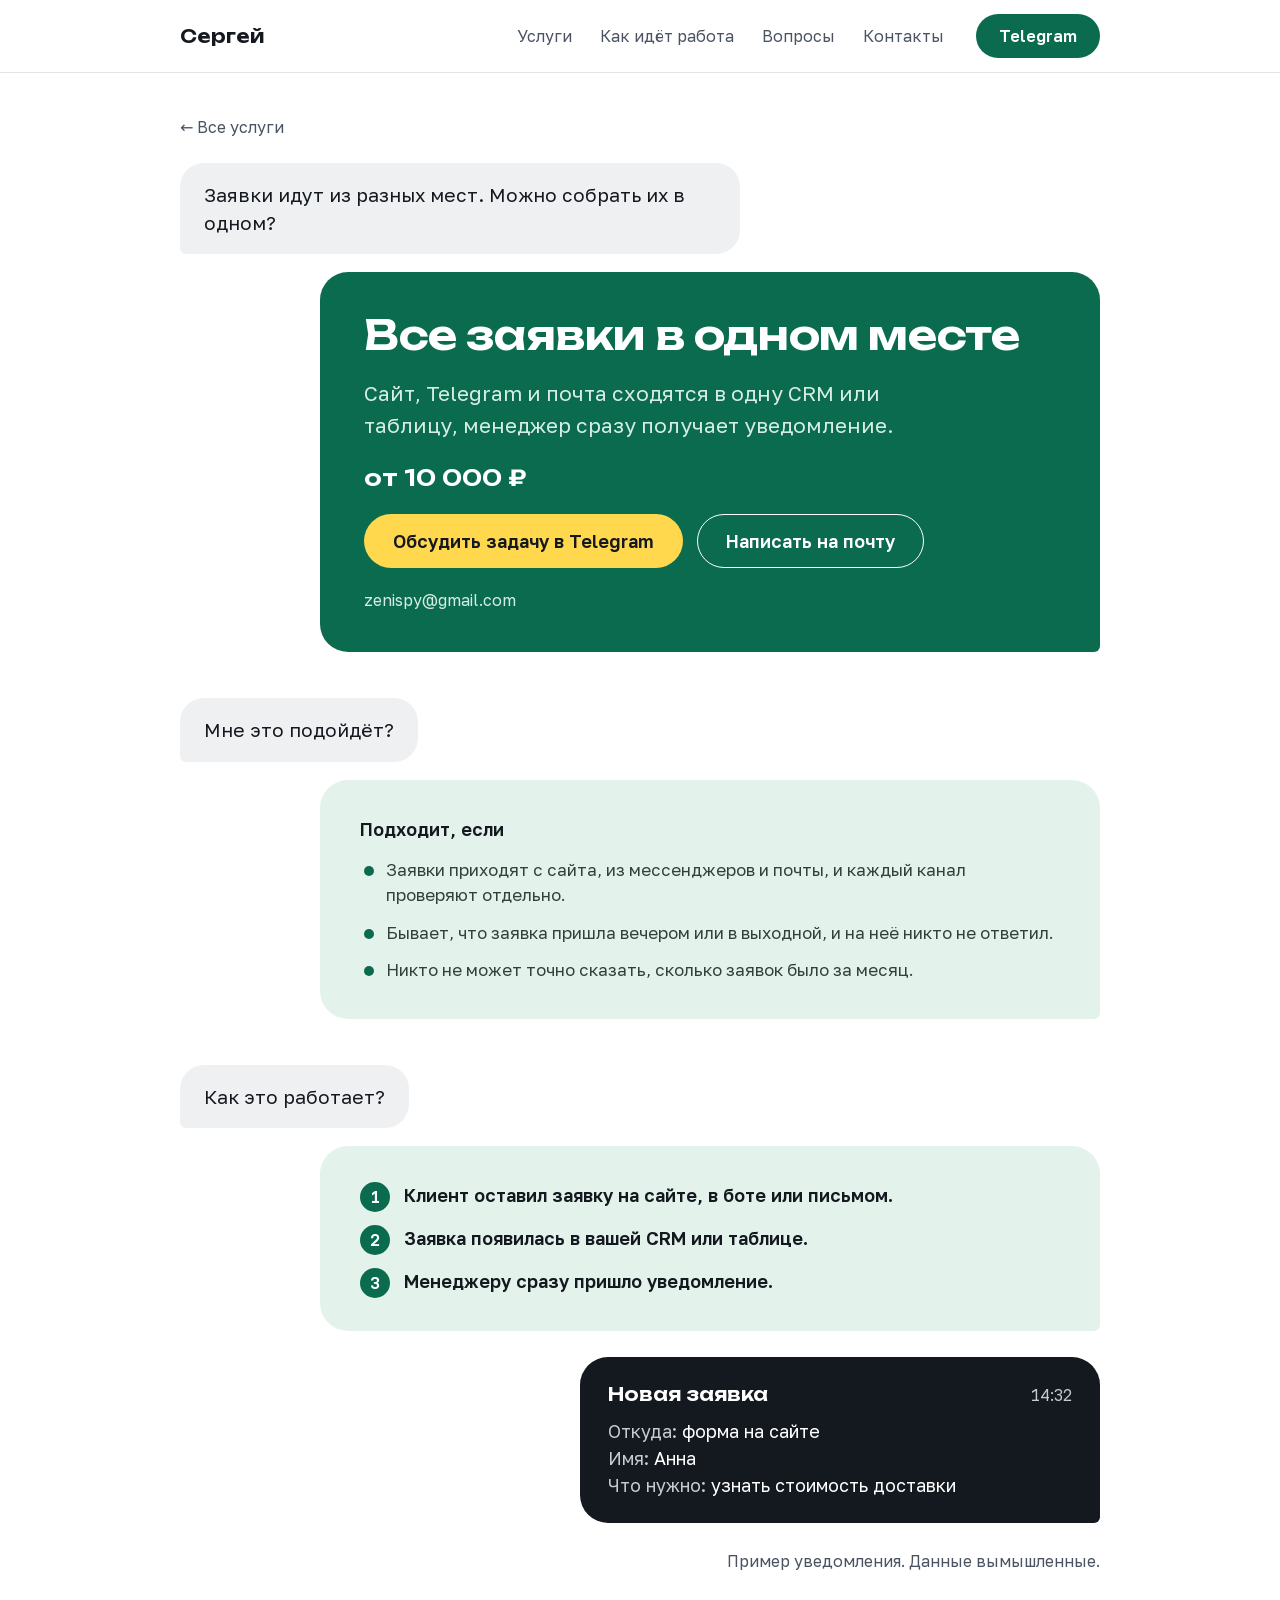
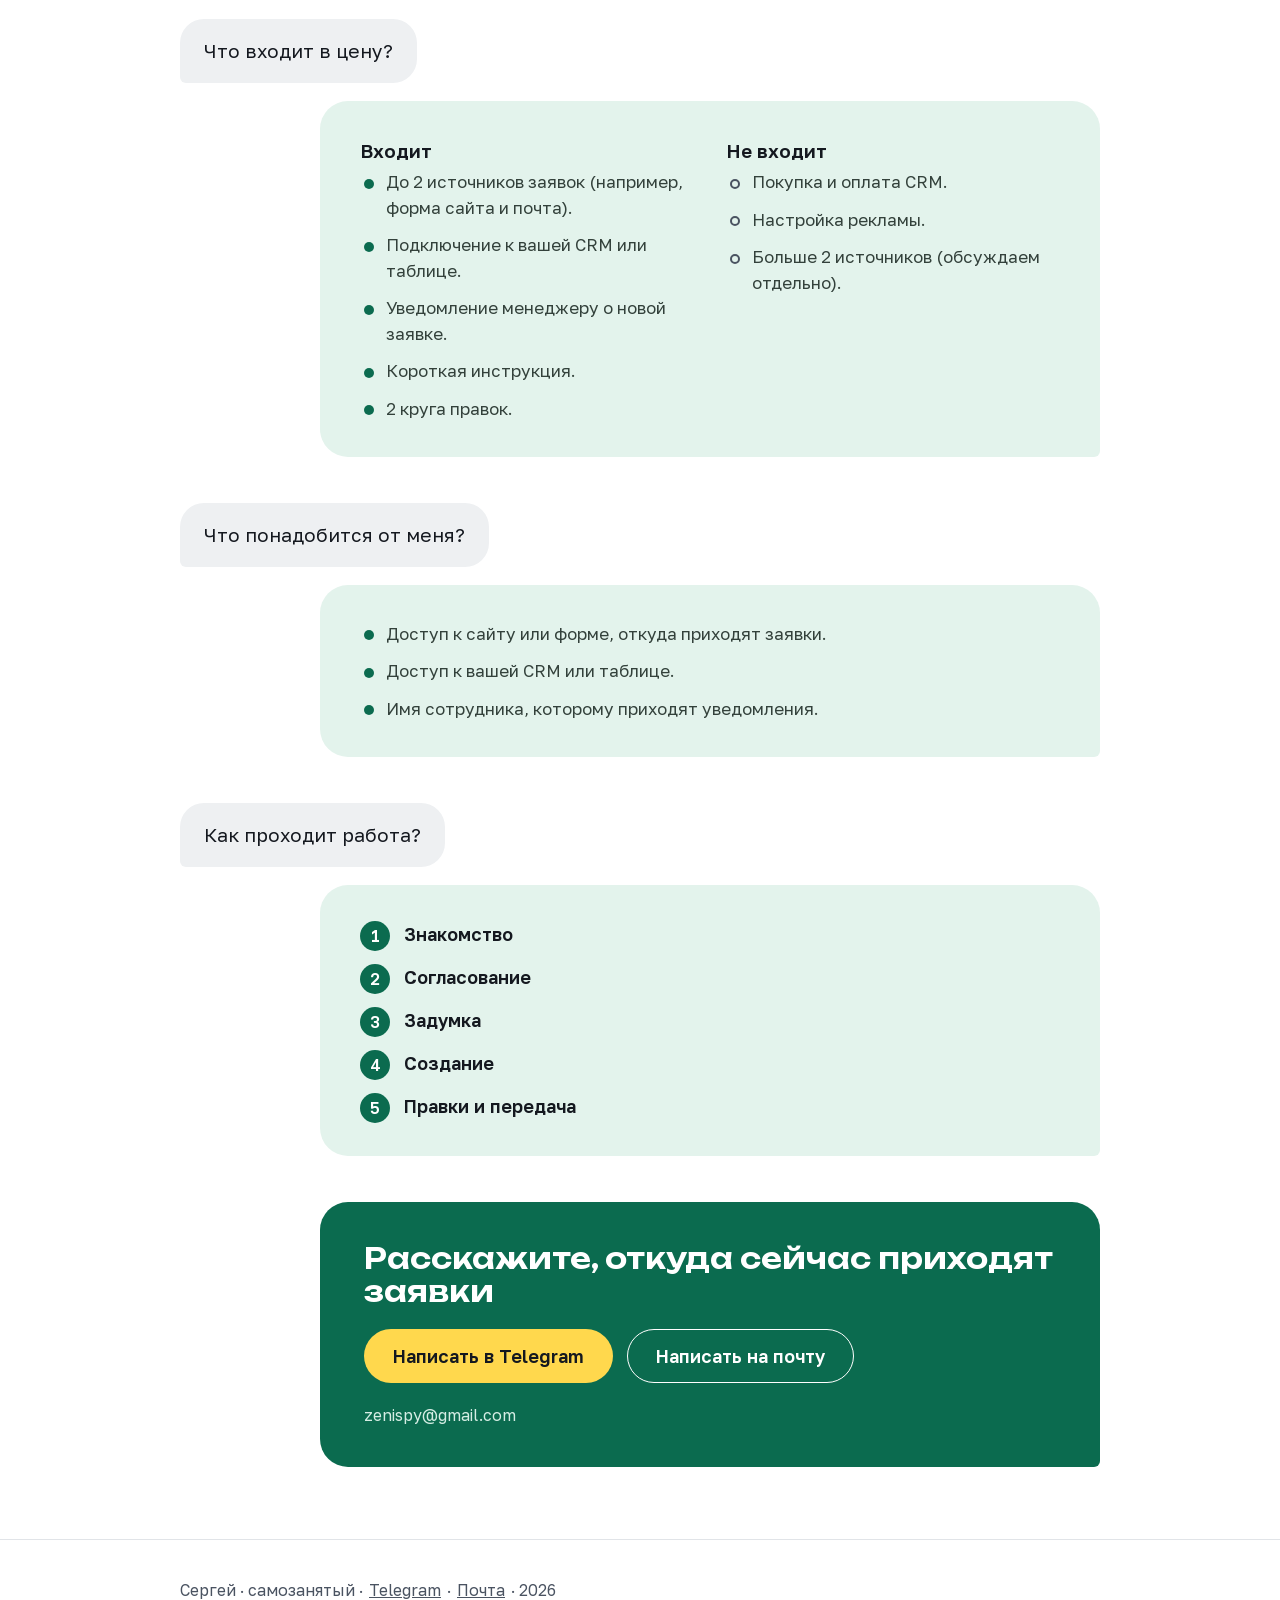
==== commit 920399a2: "Свои шрифты и новая иконка сайта" ====
--- a/services/zayavki-i-prodazhi.html
+++ b/services/zayavki-i-prodazhi.html
@@ -1,6 +1,6 @@
 <!DOCTYPE html>
 <!-- ШАБЛОН СТРАНИЦЫ УСЛУГИ. Новая услуга: скопируй файл, поменяй title, description, og-теги и тексты блоков.
-     Шапка, подвал и плавающая кнопка остаются теми же. -->
+     Шапка, подвал и строка ввода остаются теми же. -->
 <html lang="ru">
 <head>
   <meta charset="utf-8">
@@ -11,16 +11,16 @@
   <meta property="og:description" content="Заявки с сайта, из Telegram и почты в одной CRM или таблице, менеджер сразу получает уведомление. От 10&nbsp;000&nbsp;₽. Напишите в Telegram или на почту.">
   <meta property="og:type" content="website">
   <meta property="og:locale" content="ru_RU">
-  <meta name="theme-color" content="#111506">
+  <meta name="theme-color" content="#FFFFFF">
   <link rel="icon" href="../favicon.svg" type="image/svg+xml">
-  <link rel="stylesheet" href="../css/base.css">
-  <link rel="stylesheet" href="../css/pages.css">
-  <script src="../js/float-button.js" defer></script>
+  <link rel="stylesheet" href="../css/base.css?v=7">
+  <link rel="stylesheet" href="../css/pages.css?v=7">
+  <script src="../js/float-button.js?v=7" defer></script>
 </head>
 <body>
 
   <header class="site-header">
-    <div class="container header-inner">
+    <div class="wrap header-inner">
       <a class="brand" href="../index.html">Сергей</a>
       <nav class="nav" aria-label="Разделы сайта">
         <a href="../index.html#uslugi">Услуги</a>
@@ -28,129 +28,121 @@
         <a href="../index.html#voprosy">Вопросы</a>
         <a href="../index.html#kontakty">Контакты</a>
       </nav>
-      <a class="btn btn-small js-contact" data-place="service-header" href="https://t.me/zenispy">Telegram</a>
+      <a class="btn btn--small btn--green js-contact" data-place="service-header" href="https://t.me/zenispy">Telegram</a>
     </div>
   </header>
 
-  <main>
+  <main class="wrap chat">
 
-    <section class="service-hero" data-hide-float>
-      <div class="container">
-        <a class="back-link" href="../index.html#uslugi">← Все услуги</a>
-        <h1>Все заявки в одном месте</h1>
-        <p class="service-lead">Сайт, Telegram и почта сходятся в одну CRM или таблицу, менеджер сразу получает уведомление.</p>
-        <p class="service-price">от&nbsp;10&nbsp;000&nbsp;₽</p>
-        <div class="hero-actions">
-          <a class="btn js-contact" data-place="service-hero" href="https://t.me/zenispy">Обсудить задачу в Telegram</a>
-          <a class="btn btn-ghost js-contact" data-place="service-hero-mail" href="mailto:zenispy@gmail.com">Написать на почту</a>
-        </div>
-        <p class="contacts-address hero-address">zenispy@gmail.com</p>
+    <a class="back-link" href="../index.html#uslugi">← Все услуги</a>
+
+    <!-- 1. Первый экран -->
+    <p class="q">Заявки идут из разных мест. Можно собрать их в одном?</p>
+    <section class="a a--accent" data-hide-float>
+      <h1>Все заявки в одном месте</h1>
+      <p class="lead">Сайт, Telegram и почта сходятся в одну CRM или таблицу, менеджер сразу получает уведомление.</p>
+      <p class="facts"><strong>от&nbsp;10&nbsp;000&nbsp;₽</strong></p>
+      <div class="actions">
+        <a class="btn btn--yellow js-contact" data-place="service-hero" href="https://t.me/zenispy">Обсудить задачу в Telegram</a>
+        <a class="btn btn--line-white js-contact" data-place="service-hero-mail" href="mailto:zenispy@gmail.com">Написать на почту</a>
       </div>
+      <p class="address">zenispy@gmail.com</p>
     </section>
 
-    <section class="service-block">
-      <div class="container">
-        <h2>Подходит, если</h2>
-        <ul class="check-list">
-          <li>Заявки приходят с сайта, из мессенджеров и почты, и каждый канал проверяют отдельно.</li>
-          <li>Бывает, что заявка пришла вечером или в выходной, и на неё никто не ответил.</li>
-          <li>Никто не может точно сказать, сколько заявок было за месяц.</li>
-        </ul>
-      </div>
+    <!-- 2. Подходит ли -->
+    <h2 class="q">Мне это подойдёт?</h2>
+    <section class="a a--calm">
+      <p class="list-lead">Подходит, если</p>
+      <ul class="list">
+        <li>Заявки приходят с сайта, из мессенджеров и почты, и каждый канал проверяют отдельно.</li>
+        <li>Бывает, что заявка пришла вечером или в выходной, и на неё никто не ответил.</li>
+        <li>Никто не может точно сказать, сколько заявок было за месяц.</li>
+      </ul>
     </section>
 
-    <section class="service-block">
-      <div class="container">
-        <h2>Как это работает</h2>
-        <div class="flow">
-          <ol class="flow-steps">
-            <li>Клиент оставил заявку на сайте, в боте или письмом.</li>
-            <li>Заявка появилась в вашей CRM или таблице.</li>
-            <li>Менеджеру сразу пришло уведомление.</li>
-          </ol>
-          <figure class="notice-wrap">
-            <div class="notice">
-              <span class="notice-tag">Пример уведомления</span>
-              <strong class="notice-title">Новая заявка</strong>
-              <p><span>Откуда:</span> форма на сайте</p>
-              <p><span>Имя:</span> Анна</p>
-              <p><span>Что нужно:</span> узнать стоимость доставки</p>
-              <p><span>Время:</span> 14:32</p>
-            </div>
-            <figcaption>Данные в примере вымышленные</figcaption>
-          </figure>
+    <!-- 3. Как это работает -->
+    <h2 class="q">Как это работает?</h2>
+    <section class="a a--calm a--before-notice">
+      <ol class="steps">
+        <li><strong>Клиент оставил заявку на сайте, в боте или письмом.</strong></li>
+        <li><strong>Заявка появилась в вашей CRM или таблице.</strong></li>
+        <li><strong>Менеджеру сразу пришло уведомление.</strong></li>
+      </ol>
+    </section>
+    <div class="a a--dark">
+      <div class="notice-head"><strong>Новая заявка</strong><time>14:32</time></div>
+      <p><span>Откуда:</span> форма на сайте</p>
+      <p><span>Имя:</span> Анна</p>
+      <p><span>Что нужно:</span> узнать стоимость доставки</p>
+    </div>
+    <p class="a-note">Пример уведомления. Данные вымышленные.</p>
+
+    <!-- 4. Что входит в цену -->
+    <h2 class="q">Что входит в цену?</h2>
+    <section class="a a--calm">
+      <div class="terms">
+        <div>
+          <h3>Входит</h3>
+          <ul class="list">
+            <li>До 2 источников заявок (например, форма сайта и почта).</li>
+            <li>Подключение к вашей CRM или таблице.</li>
+            <li>Уведомление менеджеру о новой заявке.</li>
+            <li>Короткая инструкция.</li>
+            <li>2 круга правок.</li>
+          </ul>
+        </div>
+        <div>
+          <h3>Не входит</h3>
+          <ul class="list list--no">
+            <li>Покупка и оплата CRM.</li>
+            <li>Настройка рекламы.</li>
+            <li>Больше 2 источников (обсуждаем отдельно).</li>
+          </ul>
         </div>
       </div>
     </section>
 
-    <section class="service-block">
-      <div class="container">
-        <h2>Что входит</h2>
-        <ul class="check-list">
-          <li>До 2 источников заявок (например, форма сайта и почта).</li>
-          <li>Подключение к вашей CRM или таблице.</li>
-          <li>Уведомление менеджеру о новой заявке.</li>
-          <li>Короткая инструкция.</li>
-          <li>2 круга правок.</li>
-        </ul>
-      </div>
+    <!-- 5. Что понадобится -->
+    <h2 class="q">Что понадобится от меня?</h2>
+    <section class="a a--calm">
+      <ul class="list">
+        <li>Доступ к сайту или форме, откуда приходят заявки.</li>
+        <li>Доступ к вашей CRM или таблице.</li>
+        <li>Имя сотрудника, которому приходят уведомления.</li>
+      </ul>
     </section>
 
-    <section class="service-block">
-      <div class="container">
-        <h2>Что не входит</h2>
-        <ul class="check-list check-list-no">
-          <li>Покупка и оплата CRM.</li>
-          <li>Настройка рекламы.</li>
-          <li>Больше 2 источников (обсуждаем отдельно).</li>
-        </ul>
-      </div>
+    <!-- 6. Как проходит работа -->
+    <h2 class="q">Как проходит работа?</h2>
+    <section class="a a--calm">
+      <ol class="steps">
+        <li><strong>Знакомство</strong></li>
+        <li><strong>Согласование</strong></li>
+        <li><strong>Задумка</strong></li>
+        <li><strong>Создание</strong></li>
+        <li><strong>Правки и передача</strong></li>
+      </ol>
     </section>
 
-    <section class="service-block">
-      <div class="container">
-        <h2>Что понадобится от вас</h2>
-        <ul class="check-list">
-          <li>Доступ к сайту или форме, откуда приходят заявки.</li>
-          <li>Доступ к вашей CRM или таблице.</li>
-          <li>Имя сотрудника, которому приходят уведомления.</li>
-        </ul>
+    <!-- 7. Контакты -->
+    <section class="a a--accent a--last" data-hide-float>
+      <h2>Расскажите, откуда сейчас приходят заявки</h2>
+      <div class="actions">
+        <a class="btn btn--yellow js-contact" data-place="service-cta" href="https://t.me/zenispy">Написать в Telegram</a>
+        <a class="btn btn--line-white js-contact" data-place="service-cta-mail" href="mailto:zenispy@gmail.com">Написать на почту</a>
       </div>
-    </section>
-
-    <section class="service-block">
-      <div class="container">
-        <h2>Как проходит работа</h2>
-        <ol class="work-list">
-          <li><strong>Знакомство</strong></li>
-          <li><strong>Согласование</strong></li>
-          <li><strong>Задумка</strong></li>
-          <li><strong>Создание</strong></li>
-          <li><strong>Правки и передача</strong></li>
-        </ol>
-      </div>
-    </section>
-
-    <section class="service-block" data-hide-float>
-      <div class="container">
-        <div class="cta">
-          <h2>Расскажите, откуда сейчас приходят заявки</h2>
-          <div class="contacts-actions">
-            <a class="btn js-contact" data-place="service-cta" href="https://t.me/zenispy">Написать в Telegram</a>
-            <a class="btn js-contact" data-place="service-cta-mail" href="mailto:zenispy@gmail.com">Написать на почту</a>
-          </div>
-          <p class="contacts-address">zenispy@gmail.com</p>
-        </div>
-      </div>
+      <p class="address">zenispy@gmail.com</p>
     </section>
 
   </main>
 
   <footer class="site-footer">
-    <div class="container">Сергей · самозанятый · <a class="js-contact" data-place="service-footer" href="https://t.me/zenispy">Telegram</a> · <a class="js-contact" data-place="service-footer-mail" href="mailto:zenispy@gmail.com">Почта</a> · 2026</div>
+    <div class="wrap">Сергей · самозанятый · <a class="js-contact" data-place="service-footer" href="https://t.me/zenispy">Telegram</a> · <a class="js-contact" data-place="service-footer-mail" href="mailto:zenispy@gmail.com">Почта</a> · 2026</div>
   </footer>
 
-  <a class="btn float-btn js-contact" data-place="service-float" href="https://t.me/zenispy">Написать в Telegram</a>
+  <div class="composer">
+    <a class="js-contact" data-place="service-float" href="https://t.me/zenispy"><span>Написать о своей задаче</span><span>Telegram</span></a>
+  </div>
 
 </body>
 </html>
--- a/css/base.css
+++ b/css/base.css
@@ -1,25 +1,75 @@
-/* Основа: палитра, градиент, типографика, кнопки, шапка */
+/* Основа: переменные (цвета, шрифты), шрифты из fonts/, шапка, кнопки, подвал.
+   Стиль «Переписка»: белый фон, зелёный, жёлтая главная кнопка. Цвета брать только отсюда. */
 
 :root {
-  /* Палитра со скриншота */
-  --olive: #81815D;
-  --olive-dark: #323522;
-  --black: #111506;
-  --wine: #570F1D;
-  --wine-light: #6F2B34;
-  --wine-dark: #340A0E;
-
-  /* Текст */
-  --text: #F0EDE0;
-  --text-muted: #CFCCBA;
-
-  /* Подложки под текст: всегда тёмные, чтобы светлый текст читался */
-  --panel: rgba(17, 21, 6, 0.72);
-  --panel-line: rgba(129, 129, 93, 0.28);
-
-  --radius: 20px;
-  --gutter: 20px;
-  --max: 1080px;
+  --bg: #FFFFFF;
+  --ink: #14181F;            /* основной текст */
+  --muted: #4A5361;          /* второстепенный текст, меню */
+  --line: #E1E4E8;           /* тонкие линии шапки и подвала */
+  --bubble-in: #EEF0F2;      /* сообщение клиента */
+  --green: #0B6B4F;          /* главный ответ, кнопки, цифры шагов */
+  --green-soft: #D5EDE4;     /* второстепенный текст на зелёном */
+  --tint: #E3F3EC;           /* спокойный ответ */
+  --tint-line: #B9DCCB;      /* линии внутри спокойного ответа */
+  --tint-text: #33413B;      /* текст внутри спокойного ответа */
+  --yellow: #FFD84D;         /* главная кнопка на зелёном */
+  --dark: #14181F;           /* уведомление */
+  --dark-soft: #C5CBD3;      /* подписи в уведомлении */
+
+  --font-display: "Unbounded", "Golos Text", system-ui, sans-serif;
+  --font-text: "Golos Text", system-ui, -apple-system, "Segoe UI", Roboto, sans-serif;
+}
+
+/* Шрифты лежат в папке fonts/. Golos Text переменный: один файл на все начертания 400-600.
+   Подмножества (cyrillic, latin, latin-ext) браузер подгружает только по необходимости.
+   ₽ лежит в latin-ext. */
+@font-face {
+  font-family: "Golos Text";
+  font-style: normal;
+  font-weight: 400 600;
+  font-display: swap;
+  src: url("../fonts/golos-text-cyrillic.woff2") format("woff2");
+  unicode-range: U+0301, U+0400-045F, U+0490-0491, U+04B0-04B1, U+2116;
+}
+@font-face {
+  font-family: "Golos Text";
+  font-style: normal;
+  font-weight: 400 600;
+  font-display: swap;
+  src: url("../fonts/golos-text-latin-ext.woff2") format("woff2");
+  unicode-range: U+0100-02BA, U+02BD-02C5, U+02C7-02CC, U+02CE-02D7, U+02DD-02FF, U+0304, U+0308, U+0329, U+1D00-1DBF, U+1E00-1E9F, U+1EF2-1EFF, U+2020, U+20A0-20AB, U+20AD-20C0, U+2113, U+2C60-2C7F, U+A720-A7FF;
+}
+@font-face {
+  font-family: "Golos Text";
+  font-style: normal;
+  font-weight: 400 600;
+  font-display: swap;
+  src: url("../fonts/golos-text-latin.woff2") format("woff2");
+  unicode-range: U+0000-00FF, U+0131, U+0152-0153, U+02BB-02BC, U+02C6, U+02DA, U+02DC, U+0304, U+0308, U+0329, U+2000-206F, U+20AC, U+2122, U+2191, U+2193, U+2212, U+2215, U+FEFF, U+FFFD;
+}
+@font-face {
+  font-family: "Unbounded";
+  font-style: normal;
+  font-weight: 600;
+  font-display: swap;
+  src: url("../fonts/unbounded-cyrillic.woff2") format("woff2");
+  unicode-range: U+0301, U+0400-045F, U+0490-0491, U+04B0-04B1, U+2116;
+}
+@font-face {
+  font-family: "Unbounded";
+  font-style: normal;
+  font-weight: 600;
+  font-display: swap;
+  src: url("../fonts/unbounded-latin-ext.woff2") format("woff2");
+  unicode-range: U+0100-02BA, U+02BD-02C5, U+02C7-02CC, U+02CE-02D7, U+02DD-02FF, U+0304, U+0308, U+0329, U+1D00-1DBF, U+1E00-1E9F, U+1EF2-1EFF, U+2020, U+20A0-20AB, U+20AD-20C0, U+2113, U+2C60-2C7F, U+A720-A7FF;
+}
+@font-face {
+  font-family: "Unbounded";
+  font-style: normal;
+  font-weight: 600;
+  font-display: swap;
+  src: url("../fonts/unbounded-latin.woff2") format("woff2");
+  unicode-range: U+0000-00FF, U+0131, U+0152-0153, U+02BB-02BC, U+02C6, U+02DA, U+02DC, U+0304, U+0308, U+0329, U+2000-206F, U+20AC, U+2122, U+2191, U+2193, U+2212, U+2215, U+FEFF, U+FFFD;
 }
 
 *,
@@ -30,118 +80,33 @@
 
 html {
   scroll-behavior: smooth;
-  background: var(--wine-dark);
 }
 
 body {
   margin: 0;
-  min-height: 100vh;
-  font-family: -apple-system, BlinkMacSystemFont, "Segoe UI", Roboto, "Helvetica Neue", Arial, sans-serif;
+  background: var(--bg);
+  color: var(--ink);
+  font-family: var(--font-text);
   font-size: 18px;
-  line-height: 1.6;
-  color: var(--text);
-  /* Олива сверху, почти чёрный в середине, бордо внизу.
-     Олива занимает только верхний край под шапкой, там текст на тёмной подложке. */
-  background-color: var(--black);
-  background-image: linear-gradient(
-    180deg,
-    var(--olive) 0,
-    var(--olive-dark) 260px,
-    var(--black) 560px,
-    var(--black) 50%,
-    var(--wine-light) 76%,
-    var(--wine) 89%,
-    var(--wine-dark) 100%
-  );
-  background-repeat: no-repeat;
+  line-height: 1.5;
   -webkit-text-size-adjust: 100%;
 }
 
-img,
-svg {
-  max-width: 100%;
-  display: block;
-}
-
 a {
-  color: inherit;
+  color: var(--green);
 }
 
 h1,
 h2,
-h3 {
+h3,
+p {
   margin: 0;
-  line-height: 1.15;
-  font-weight: 700;
-  letter-spacing: -0.01em;
-}
-
-p {
-  margin: 0 0 1em;
-}
-
-.container {
-  width: 100%;
-  max-width: var(--max);
+}
+
+.wrap {
+  max-width: 1000px;
   margin: 0 auto;
-  padding: 0 var(--gutter);
-}
-
-section {
-  padding: 72px 0;
-  scroll-margin-top: 90px;
-}
-
-.section-title {
-  font-size: clamp(30px, 5vw, 44px);
-}
-
-/* Кнопки: акцентный цвет только здесь */
-.btn {
-  display: inline-block;
-  padding: 14px 28px;
-  border-radius: 999px;
-  background: var(--olive);
-  color: var(--black);
-  font-weight: 700;
-  font-size: 17px;
-  line-height: 1.2;
-  text-align: center;
-  text-decoration: none;
-  border: 2px solid var(--olive);
-  transition: transform 0.15s ease, filter 0.15s ease;
-}
-
-.btn:hover,
-.btn:focus-visible {
-  filter: brightness(1.1);
-  transform: translateY(-1px);
-}
-
-.btn-small {
-  display: inline-flex;
-  align-items: center;
-  min-height: 44px;
-  padding: 10px 20px;
-  font-size: 16px;
-}
-
-.btn-ghost {
-  background: transparent;
-  color: var(--text);
-  border-color: var(--panel-line);
-}
-
-.btn-ghost:hover,
-.btn-ghost:focus-visible {
-  border-color: var(--text-muted);
-  filter: none;
-}
-
-a:focus-visible,
-.btn:focus-visible {
-  outline: 3px solid var(--text);
-  outline-offset: 3px;
+  padding: 0 40px;
 }
 
 /* Шапка */
@@ -149,59 +114,158 @@
   position: sticky;
   top: 0;
   z-index: 10;
-  background: rgba(17, 21, 6, 0.62);
-  -webkit-backdrop-filter: blur(10px);
-  backdrop-filter: blur(10px);
-  border-bottom: 1px solid var(--panel-line);
+  background: rgba(255, 255, 255, 0.92);
+  -webkit-backdrop-filter: blur(8px);
+  backdrop-filter: blur(8px);
+  border-bottom: 1px solid var(--line);
 }
 
 .header-inner {
   display: flex;
   align-items: center;
-  justify-content: space-between;
-  gap: 16px;
-  padding-top: 12px;
-  padding-bottom: 12px;
+  gap: 32px;
+  padding-top: 14px;
+  padding-bottom: 14px;
 }
 
 .brand {
   display: inline-flex;
   align-items: center;
   min-height: 44px;
-  font-weight: 700;
-  font-size: 20px;
+  font-family: var(--font-display);
+  font-weight: 600;
+  font-size: 18px;
+  color: var(--ink);
   text-decoration: none;
 }
 
 .nav {
   display: flex;
-  gap: 24px;
+  gap: 28px;
   margin-left: auto;
 }
 
 .nav a {
+  display: inline-flex;
+  align-items: center;
+  min-height: 44px;
+  color: var(--muted);
+  font-size: 16px;
   text-decoration: none;
-  color: var(--text-muted);
+}
+
+.nav a:hover {
+  color: var(--ink);
+}
+
+/* Кнопки: полное скругление. Варианты: yellow, green, line-white, line-ink */
+.btn {
+  display: inline-flex;
+  align-items: center;
+  justify-content: center;
+  min-height: 54px;
+  padding: 0 28px;
+  border: 1.5px solid transparent;
+  border-radius: 999px;
+  font-weight: 600;
+  font-size: 18px;
+  text-align: center;
+  text-decoration: none;
+}
+
+.btn--small {
+  min-height: 44px;
+  padding: 0 22px;
   font-size: 16px;
 }
 
-.nav a:hover {
-  color: var(--text);
-}
-
-@media (max-width: 760px) {
-  body {
-    font-size: 17px;
-  }
-
-  section {
-    padding: 52px 0;
-  }
-}
-
-/* На телефоне и узком планшете меню скрыто: остаются «Сергей» и кнопка Telegram */
+.btn--green {
+  background: var(--green);
+  color: #FFFFFF;
+}
+
+.btn--yellow {
+  background: var(--yellow);
+  color: var(--ink);
+}
+
+.btn--line-white {
+  border-color: #FFFFFF;
+  color: #FFFFFF;
+}
+
+.btn--line-ink {
+  border-color: var(--ink);
+  color: var(--ink);
+}
+
+a:focus-visible,
+summary:focus-visible {
+  outline: 3px solid var(--ink);
+  outline-offset: 3px;
+}
+
+/* Белый контур на зелёном фоне, иначе тёмный не виден */
+.a--accent a:focus-visible {
+  outline-color: #FFFFFF;
+}
+
+/* Подвал */
+.site-footer {
+  border-top: 1px solid var(--line);
+  padding: 28px 0 40px;
+  font-size: 16px;
+  color: var(--muted);
+}
+
+.site-footer a {
+  display: inline-block;
+  padding: 10px 2px;
+  color: var(--muted);
+}
+
+/* Телефон и узкий планшет: в шапке только «Сергей» и кнопка Telegram */
 @media (max-width: 900px) {
   .nav {
     display: none;
   }
-}
+
+  .header-inner {
+    justify-content: space-between;
+  }
+}
+
+@media (max-width: 760px) {
+  body {
+    font-size: 16px;
+  }
+
+  .wrap {
+    padding: 0 16px;
+  }
+
+  .header-inner {
+    padding-top: 10px;
+    padding-bottom: 10px;
+  }
+
+  .brand {
+    font-size: 16px;
+  }
+
+  .btn {
+    min-height: 50px;
+    padding: 0 20px;
+    font-size: 16px;
+  }
+
+  .btn--small {
+    min-height: 44px;
+  }
+}
+
+@media (prefers-reduced-motion: reduce) {
+  html {
+    scroll-behavior: auto;
+  }
+}
--- a/css/pages.css
+++ b/css/pages.css
@@ -1,242 +1,365 @@
-/* Стили главной и страницы услуги */
-
-/* Первый экран */
-.hero {
-  padding: 88px 0 72px;
-}
-
-.eyebrow {
-  max-width: 40em;
-  text-wrap: balance;
-  margin: 0 0 20px;
+/* Стили блоков главной и страницы услуги.
+   Страница устроена как переписка: .q (вопрос клиента, слева) и .a (ответ, справа). */
+
+/* Переписка */
+.chat {
+  display: flex;
+  flex-direction: column;
+  gap: 18px;
+  padding-top: 32px;
+  padding-bottom: 72px;
+}
+
+.back-link {
+  align-self: flex-start;
+  display: inline-flex;
+  align-items: center;
+  min-height: 44px;
+  margin-bottom: -4px;
+  color: var(--muted);
+  font-size: 16px;
+  text-decoration: none;
+}
+
+.back-link:hover {
+  color: var(--ink);
+}
+
+/* Сообщение клиента */
+.q {
+  align-self: flex-start;
+  max-width: 560px;
+  padding: 18px 24px;
+  background: var(--bubble-in);
+  border-radius: 24px 24px 24px 6px;
+  font-family: var(--font-text);
+  font-size: 19px;
+  font-weight: 400;
+  line-height: 1.45;
+}
+
+/* Заголовок без пузыря («Ещё вопросы») */
+.chat-title {
+  align-self: flex-start;
+  margin-top: 8px;
+  font-family: var(--font-display);
+  font-weight: 600;
+  font-size: 24px;
+  line-height: 1.2;
+  scroll-margin-top: 90px;
+}
+
+/* Ответ */
+.a {
+  align-self: flex-end;
+  width: 100%;
+  max-width: 780px;
+  margin-bottom: 28px;
+  padding: 36px 40px;
+  border-radius: 28px 28px 6px 28px;
+  scroll-margin-top: 90px;
+}
+
+.a--accent {
+  display: flex;
+  flex-direction: column;
+  gap: 20px;
+  padding: 40px 44px;
+  background: var(--green);
+  color: #FFFFFF;
+}
+
+.a--calm {
+  background: var(--tint);
+}
+
+.a--dark {
+  max-width: 520px;
+  margin-bottom: 8px;
+  padding: 24px 28px;
+  background: var(--dark);
+  color: #FFFFFF;
+}
+
+.a--before-notice {
+  margin-bottom: 8px;
+}
+
+.a--last {
+  margin-bottom: 0;
+}
+
+.a-note {
+  align-self: flex-end;
+  margin-bottom: 28px;
+  font-size: 16px;
+  color: var(--muted);
+}
+
+/* Первый экран и контакты (главный ответ) */
+.a--accent h1 {
+  font-family: var(--font-display);
+  font-weight: 600;
+  font-size: 40px;
+  line-height: 1.15;
+  letter-spacing: -0.01em;
+}
+
+.a--accent h2 {
+  font-family: var(--font-display);
+  font-weight: 600;
+  font-size: 28px;
+  line-height: 1.2;
+}
+
+.lead {
+  max-width: 26em;
+  font-size: 21px;
+  color: var(--green-soft);
+}
+
+.facts {
+  max-width: 30em;
   font-size: 17px;
-  color: var(--text);
-}
-
-.hero h1 {
-  font-size: clamp(38px, 8vw, 72px);
-  line-height: 1.08;
-  max-width: 15em;
-}
-
-.hero-sub {
-  max-width: 34em;
-  margin-top: 24px;
-  font-size: 20px;
-  color: var(--text);
-}
-
-.hero-facts {
-  max-width: none;
-  margin: 0;
-  font-size: 17px;
-  color: var(--text);
-}
-
-.hero-facts .fact-group,
-.hero-facts .fact-last {
+  color: var(--green-soft);
+}
+
+.facts strong {
+  display: block;
+  font-family: var(--font-display);
+  font-weight: 600;
+  font-size: 22px;
+  color: #FFFFFF;
   white-space: nowrap;
 }
 
-.hero-actions {
+.actions {
   display: flex;
   flex-wrap: wrap;
   gap: 14px;
-  margin-top: 32px;
-}
-
-/* Карточки: услуги, условия, примеры */
-.cards {
+}
+
+.address {
+  font-size: 16px;
+  color: var(--green-soft);
+}
+
+/* Цены */
+.price-row {
   display: grid;
-  grid-template-columns: repeat(2, 1fr);
-  gap: 20px;
-  margin-top: 40px;
-}
-
-/* Если карточек нечётное число, последняя занимает всю строку */
-.cards > .card:last-child:nth-child(odd) {
+  grid-template-columns: minmax(0, 1fr) auto;
+  column-gap: 24px;
+  row-gap: 4px;
+  align-items: baseline;
+  padding: 22px 0;
+  border-bottom: 1px solid var(--tint-line);
+}
+
+.price-row:first-child {
+  padding-top: 0;
+}
+
+.price-row h3 {
+  font-size: 21px;
+  font-weight: 600;
+}
+
+.price {
+  font-family: var(--font-display);
+  font-weight: 600;
+  font-size: 19px;
+  white-space: nowrap;
+}
+
+.price small {
+  display: block;
+  font-family: var(--font-text);
+  font-weight: 400;
+  font-size: 16px;
+  color: var(--tint-text);
+  text-align: right;
+}
+
+.price-row p {
   grid-column: 1 / -1;
-}
-
-.card {
-  display: flex;
-  flex-direction: column;
-  gap: 12px;
-  padding: 28px;
-  background: var(--panel);
-  border: 1px solid var(--panel-line);
-  border-radius: var(--radius);
-}
-
-.card h3 {
-  font-size: 24px;
-}
-
-.card p {
-  margin: 0;
-  color: var(--text-muted);
-}
-
-.card-label {
-  display: block;
-  margin-bottom: 2px;
-  font-size: 16px;
-  font-weight: 700;
-  color: var(--text);
-}
-
-.card-price {
-  margin-top: auto;
-  padding-top: 8px;
-  font-size: 22px;
-  font-weight: 700;
-  color: var(--text);
-}
-
-.card-link {
-  display: inline-flex;
+  max-width: 34em;
+  font-size: 16px;
+  color: var(--tint-text);
+}
+
+.price-row .if {
+  color: var(--muted);
+}
+
+.price-row--other {
   align-items: center;
-  align-self: flex-start;
-  min-height: 44px;
-  font-weight: 700;
-}
-
-.tag {
-  align-self: flex-start;
-  padding: 4px 12px;
-  border: 1px solid var(--panel-line);
-  border-radius: 999px;
-  font-size: 16px;
-  color: var(--text-muted);
-}
-
-.cards-note {
-  max-width: 40em;
-  margin: 28px 0 0;
-  color: var(--text-muted);
-}
-
-/* Широкая плашка «Другая задача»: на компьютере текст слева, кнопка справа */
-.card-wide {
-  grid-column: 1 / -1;
-  flex-direction: row;
-  align-items: center;
-  justify-content: space-between;
-  gap: 32px;
-}
-
-.card-wide-text {
-  display: flex;
-  flex-direction: column;
-  gap: 12px;
-  max-width: 40em;
-}
-
-.card-wide .btn {
-  flex: none;
-}
-
-/* Что видит менеджер: шаги и макет уведомления */
-.flow {
+  padding-bottom: 0;
+  border-bottom: 0;
+}
+
+.price-row--other p {
+  grid-column: 1;
+}
+
+.price-row--other .btn {
+  grid-column: 2;
+  grid-row: 1 / span 2;
+}
+
+.price-foot {
+  margin-top: 20px;
+  font-size: 16px;
+  color: var(--tint-text);
+}
+
+/* Шаги и условия */
+.steps {
   display: grid;
-  grid-template-columns: 1fr 1fr;
-  gap: 40px;
-  align-items: center;
-  margin-top: 40px;
-}
-
-.flow-steps {
+  gap: 16px;
   margin: 0;
   padding: 0;
   list-style: none;
-  counter-reset: flow;
+  counter-reset: s;
+}
+
+.steps li {
+  position: relative;
+  padding-left: 44px;
+  counter-increment: s;
+}
+
+.steps li::before {
+  content: counter(s);
+  position: absolute;
+  top: 0;
+  left: 0;
+  display: flex;
+  align-items: center;
+  justify-content: center;
+  width: 30px;
+  height: 30px;
+  border-radius: 50%;
+  background: var(--green);
+  color: #FFFFFF;
+  font-weight: 600;
+  font-size: 16px;
+}
+
+.steps strong {
+  display: block;
+}
+
+.steps span {
+  font-size: 17px;
+  color: var(--tint-text);
+}
+
+.terms {
   display: grid;
-  gap: 20px;
-}
-
-.flow-steps li {
+  grid-template-columns: repeat(2, minmax(0, 1fr));
+  gap: 24px 32px;
+}
+
+.terms h3 {
+  margin-bottom: 4px;
+  font-size: 19px;
+  font-weight: 600;
+}
+
+.terms p {
+  font-size: 16px;
+  color: var(--tint-text);
+}
+
+/* Списки на странице услуги: маркер рисуется в CSS */
+.list {
+  display: grid;
+  gap: 12px;
+  margin: 0;
+  padding: 0;
+  list-style: none;
+}
+
+.list li {
   position: relative;
-  padding-left: 52px;
-  font-size: 20px;
-  line-height: 1.4;
-}
-
-.flow-steps li::before {
-  counter-increment: flow;
-  content: counter(flow);
+  padding-left: 26px;
+  font-size: 17px;
+  color: var(--tint-text);
+}
+
+.list li::before {
+  content: "";
   position: absolute;
-  left: 0;
-  top: -2px;
-  width: 36px;
-  height: 36px;
+  top: 0.55em;
+  left: 4px;
+  width: 10px;
+  height: 10px;
   border-radius: 50%;
-  background: var(--olive);
-  color: var(--black);
-  font-weight: 700;
-  line-height: 36px;
-  text-align: center;
-}
-
-.notice-wrap {
-  margin: 0;
-}
-
-.notice {
-  padding: 24px 28px;
-  background: var(--panel);
-  border: 1px solid var(--panel-line);
-  border-left: 4px solid var(--wine-light);
-  border-radius: var(--radius);
-}
-
-.notice-tag {
-  display: block;
-  margin-bottom: 12px;
-  font-size: 16px;
-  color: var(--text-muted);
-}
-
-.notice-title {
-  display: block;
-  margin-bottom: 12px;
-  font-size: 22px;
-}
-
-.notice p {
-  margin: 0 0 6px;
-}
-
-.notice p span {
-  color: var(--text-muted);
-}
-
-.notice-wrap figcaption {
-  margin-top: 12px;
-  font-size: 16px;
-  color: var(--text-muted);
-}
-
-/* Частые вопросы */
+  background: var(--green);
+}
+
+.list--no li::before {
+  background: none;
+  border: 2px solid var(--muted);
+}
+
+.list-lead {
+  margin-bottom: 14px;
+  font-weight: 600;
+}
+
+/* Уведомление */
+.notice-head {
+  display: flex;
+  justify-content: space-between;
+  align-items: baseline;
+  gap: 16px;
+  margin-bottom: 10px;
+}
+
+.notice-head strong {
+  font-family: var(--font-display);
+  font-weight: 600;
+  font-size: 18px;
+}
+
+.notice-head time {
+  font-size: 16px;
+  color: var(--dark-soft);
+  font-variant-numeric: tabular-nums;
+}
+
+.a--dark p span {
+  color: var(--dark-soft);
+}
+
+/* Ещё вопросы: вопрос как сообщение клиента, ответ раскрывается справа */
 .faq {
-  max-width: 46em;
-  margin-top: 40px;
-  border-bottom: 1px solid var(--panel-line);
+  display: flex;
+  flex-direction: column;
+  gap: 10px;
+  margin-bottom: 28px;
 }
 
 .faq details {
-  border-top: 1px solid var(--panel-line);
+  display: flex;
+  flex-direction: column;
 }
 
 .faq summary {
-  display: flex;
+  align-self: flex-start;
+  display: inline-flex;
   align-items: center;
-  justify-content: space-between;
-  gap: 16px;
-  min-height: 56px;
-  padding: 12px 0;
-  font-weight: 700;
+  gap: 14px;
+  max-width: 560px;
+  min-height: 52px;
+  padding: 12px 20px 12px 24px;
+  background: var(--bubble-in);
+  border-radius: 24px 24px 24px 6px;
+  font-size: 18px;
+  font-weight: 500;
+  list-style: none;
   cursor: pointer;
-  list-style: none;
 }
 
 .faq summary::-webkit-details-marker {
@@ -246,314 +369,224 @@
 .faq summary::after {
   content: "+";
   flex: none;
-  font-size: 28px;
-  font-weight: 400;
+  margin-left: auto;
+  font-size: 24px;
   line-height: 1;
-  color: var(--text-muted);
+  color: var(--muted);
 }
 
 .faq details[open] summary::after {
   content: "\2212";
 }
 
-.faq summary:focus-visible {
-  outline: 3px solid var(--text);
-  outline-offset: 2px;
-}
-
-.faq details p {
-  max-width: 40em;
-  margin: 0 0 18px;
-  color: var(--text-muted);
-}
-
-/* Контакты */
-.contacts {
-  text-align: left;
-}
-
-.contacts-box,
-.cta {
-  margin-top: 32px;
-  padding: 36px;
-  background: var(--panel);
-  border: 1px solid var(--panel-line);
-  border-radius: var(--radius);
-}
-
-.contacts-box p {
-  max-width: 36em;
-}
-
-.contacts-actions {
-  display: flex;
-  flex-wrap: wrap;
-  gap: 14px;
-  margin-top: 24px;
-}
-
-.hero-address {
-  margin-top: 14px;
-}
-
-.contacts-address {
-  margin: 14px 0 0;
+.faq .a {
+  margin: 10px 0 8px auto;
+  padding: 22px 28px;
   font-size: 17px;
-  color: var(--text-muted);
-}
-
-.site-footer {
-  padding: 32px 0 48px;
-  font-size: 16px;
-  color: var(--text-muted);
-}
-
-.site-footer a {
-  display: inline-block;
-  padding: 10px 2px;
-}
-
-/* Страница услуги */
-.service-hero {
-  padding: 56px 0 24px;
-}
-
-.back-link {
-  display: inline-flex;
-  align-items: center;
-  min-height: 44px;
-  margin-bottom: 16px;
-  color: var(--text-muted);
-  text-decoration: none;
-}
-
-.back-link:hover {
-  color: var(--text);
-}
-
-.service-hero h1 {
-  font-size: clamp(36px, 7vw, 64px);
-}
-
-.service-lead {
-  max-width: 34em;
-  margin-top: 20px;
-  font-size: 20px;
-  color: var(--text);
-}
-
-.service-price {
-  margin: 0;
-  font-size: 22px;
-  font-weight: 700;
-}
-
-.service-block {
-  padding: 40px 0;
-}
-
-.service-block h2 {
-  font-size: clamp(26px, 4vw, 34px);
-  margin-bottom: 20px;
-}
-
-.service-block .flow {
-  margin-top: 0;
-}
-
-.service-block p {
-  max-width: 40em;
-  color: var(--text-muted);
-}
-
-.check-list,
-.work-list {
-  margin: 0;
-  padding: 0;
-  list-style: none;
-  max-width: 40em;
-}
-
-.check-list li,
-.work-list li {
-  padding: 14px 0 14px 32px;
-  position: relative;
-  border-top: 1px solid var(--panel-line);
-}
-
-.check-list li:last-child,
-.work-list li:last-child {
-  border-bottom: 1px solid var(--panel-line);
-}
-
-.check-list li::before {
-  content: "";
-  position: absolute;
-  left: 4px;
-  top: 25px;
-  width: 10px;
-  height: 10px;
-  border-radius: 50%;
-  background: var(--olive);
-}
-
-/* «Что не входит»: кружок пустой */
-.check-list-no li::before {
-  background: transparent;
-  border: 2px solid var(--text-muted);
-}
-
-.work-list {
-  counter-reset: work;
-}
-
-.work-list li::before {
-  counter-increment: work;
-  content: counter(work);
-  position: absolute;
-  left: 4px;
-  top: 14px;
-  font-weight: 700;
-  color: var(--text-muted);
-}
-
-.work-list strong {
-  display: block;
-}
-
-.work-list span {
-  color: var(--text-muted);
-}
-
-.cta h2 {
-  font-size: clamp(26px, 4vw, 34px);
-  margin-bottom: 0;
-}
-
-/* Плавающая кнопка: только на телефоне */
-.float-btn {
+  color: var(--tint-text);
+}
+
+/* Строка ввода внизу экрана: только телефон */
+.composer {
   display: none;
 }
 
-/* Планшет и телефон */
+/* Движение: одно на страницу. Сначала вопрос, через 0,2 с ответ. */
+@keyframes rise {
+  from {
+    opacity: 0;
+    transform: translateY(8px);
+  }
+
+  to {
+    opacity: 1;
+    transform: none;
+  }
+}
+
+.intro-q {
+  animation: rise 0.3s ease-out both;
+}
+
+.intro-a {
+  animation: rise 0.3s ease-out 0.2s both;
+}
+
+@media (prefers-reduced-motion: reduce) {
+  .intro-q,
+  .intro-a {
+    animation: none;
+  }
+}
+
+/* Телефон */
 @media (max-width: 760px) {
-  .hero {
-    padding: 16px 0 40px;
-  }
-
-  .eyebrow {
-    margin-bottom: 8px;
-    font-size: 16px;
-  }
-
-  .hero-sub {
-    margin-top: 12px;
+  body {
+    padding-bottom: calc(84px + env(safe-area-inset-bottom, 0px));
+  }
+
+  .chat {
+    gap: 12px;
+    padding-top: 8px;
+    padding-bottom: 40px;
+  }
+
+  .back-link {
+    margin-bottom: 0;
+  }
+
+  .q {
+    max-width: 84%;
+    padding: 12px 16px;
+    border-radius: 20px 20px 20px 5px;
+    font-size: 16px;
+  }
+
+  .chat-title {
+    font-size: 20px;
+  }
+
+  .a {
+    max-width: calc(100% - 20px);
+    margin-bottom: 16px;
+    padding: 20px;
+    border-radius: 24px 24px 5px 24px;
+  }
+
+  .a--accent {
+    gap: 14px;
+    padding: 22px;
+  }
+
+  .a--accent h1 {
+    font-size: 23px;
+    line-height: 1.18;
+  }
+
+  .a--accent h2 {
+    font-size: 22px;
+  }
+
+  .lead {
+    font-size: 16px;
+  }
+
+  .facts {
+    font-size: 16px;
+  }
+
+  .facts strong {
     font-size: 18px;
   }
 
-  .hero-facts {
-    margin-top: 0;
-    font-size: 16px;
-  }
-
-  .hero-facts .fact-sep {
-    display: none;
-  }
-
-  .hero-facts .fact-last {
+  .actions {
+    flex-direction: column;
+    gap: 10px;
+  }
+
+  .address {
+    text-align: center;
+  }
+
+  /* Цена уходит под название: рядом с ним на узком экране не помещается */
+  .price-row {
+    grid-template-columns: minmax(0, 1fr);
+    padding: 16px 0;
+  }
+
+  .price-row h3 {
+    font-size: 17px;
+  }
+
+  .price {
+    font-size: 16px;
+  }
+
+  .price small {
+    display: inline;
+    margin-left: 6px;
+  }
+
+  .price-row--other p,
+  .price-row--other .btn {
+    grid-column: 1 / -1;
+    grid-row: auto;
+  }
+
+  .price-row--other .btn {
+    margin-top: 10px;
+  }
+
+  .terms {
+    grid-template-columns: 1fr;
+    gap: 16px;
+  }
+
+  .steps span,
+  .list li {
+    font-size: 16px;
+  }
+
+  .a--dark {
+    max-width: calc(100% - 20px);
+  }
+
+  .a-note {
+    margin-bottom: 16px;
+    text-align: right;
+  }
+
+  .faq summary {
+    max-width: 92%;
+    padding: 10px 16px 10px 18px;
+    border-radius: 20px 20px 20px 5px;
+    font-size: 16px;
+  }
+
+  .faq .a {
+    padding: 16px 18px;
+    font-size: 16px;
+  }
+
+  .composer {
+    position: fixed;
+    right: 0;
+    bottom: 0;
+    left: 0;
+    z-index: 20;
     display: block;
-  }
-
-  .hero-actions {
-    margin-top: 14px;
-    gap: 10px;
-  }
-
-  .hero-address {
-    margin-top: 10px;
-  }
-
-  .service-hero {
-    padding: 28px 0 16px;
-  }
-
-  .service-lead {
-    font-size: 18px;
-  }
-
-  .cards {
-    grid-template-columns: 1fr;
-    margin-top: 28px;
-  }
-
-  .card {
-    padding: 22px;
-  }
-
-  .card-wide {
-    flex-direction: column;
-    align-items: stretch;
-    gap: 20px;
-  }
-
-  .flow {
-    grid-template-columns: 1fr;
-    gap: 28px;
-    margin-top: 28px;
-  }
-
-  .flow-steps li {
-    font-size: 18px;
-  }
-
-  .contacts-box,
-  .cta {
-    padding: 24px;
-  }
-
-  .hero-actions .btn,
-  .contacts-actions .btn {
-    width: 100%;
-  }
-
-  /* Плавающая кнопка и отступ внизу страницы, чтобы подвал был виден целиком */
-  body {
-    padding-bottom: calc(88px + env(safe-area-inset-bottom, 0px));
-  }
-
-  .float-btn {
-    display: block;
-    position: fixed;
-    left: 16px;
-    right: 16px;
-    bottom: calc(12px + env(safe-area-inset-bottom, 0px));
-    z-index: 20;
-    min-height: 48px;
-    text-align: center;
-    box-shadow: 0 6px 20px rgba(0, 0, 0, 0.5);
-    opacity: 0;
+    padding: 10px 16px calc(12px + env(safe-area-inset-bottom, 0px));
+    background: #FFFFFF;
+    border-top: 1px solid var(--line);
+  }
+
+  .composer:not(.is-visible) {
     visibility: hidden;
-    transform: translateY(16px);
-    transition: opacity 0.2s ease, transform 0.2s ease, visibility 0s linear 0.2s;
-  }
-
-  .float-btn.is-visible {
-    opacity: 1;
-    visibility: visible;
-    transform: none;
-    transition: opacity 0.2s ease, transform 0.2s ease;
-  }
-}
-
-@media (max-width: 359px) {
-  .hero-facts .fact-group {
-    white-space: normal;
-  }
-}
-
-@media (prefers-reduced-motion: reduce) {
-  .float-btn,
-  .float-btn.is-visible {
-    transition: none;
-  }
-}
+  }
+
+  .composer a {
+    display: flex;
+    align-items: center;
+    justify-content: space-between;
+    gap: 12px;
+    min-height: 52px;
+    padding: 0 8px 0 20px;
+    border: 1.5px solid var(--ink);
+    border-radius: 999px;
+    color: var(--muted);
+    font-size: 16px;
+    text-decoration: none;
+  }
+
+  .composer a span:last-child {
+    display: inline-flex;
+    align-items: center;
+    min-height: 38px;
+    padding: 0 16px;
+    border-radius: 999px;
+    background: var(--green);
+    color: #FFFFFF;
+    font-weight: 600;
+    font-size: 16px;
+  }
+}
